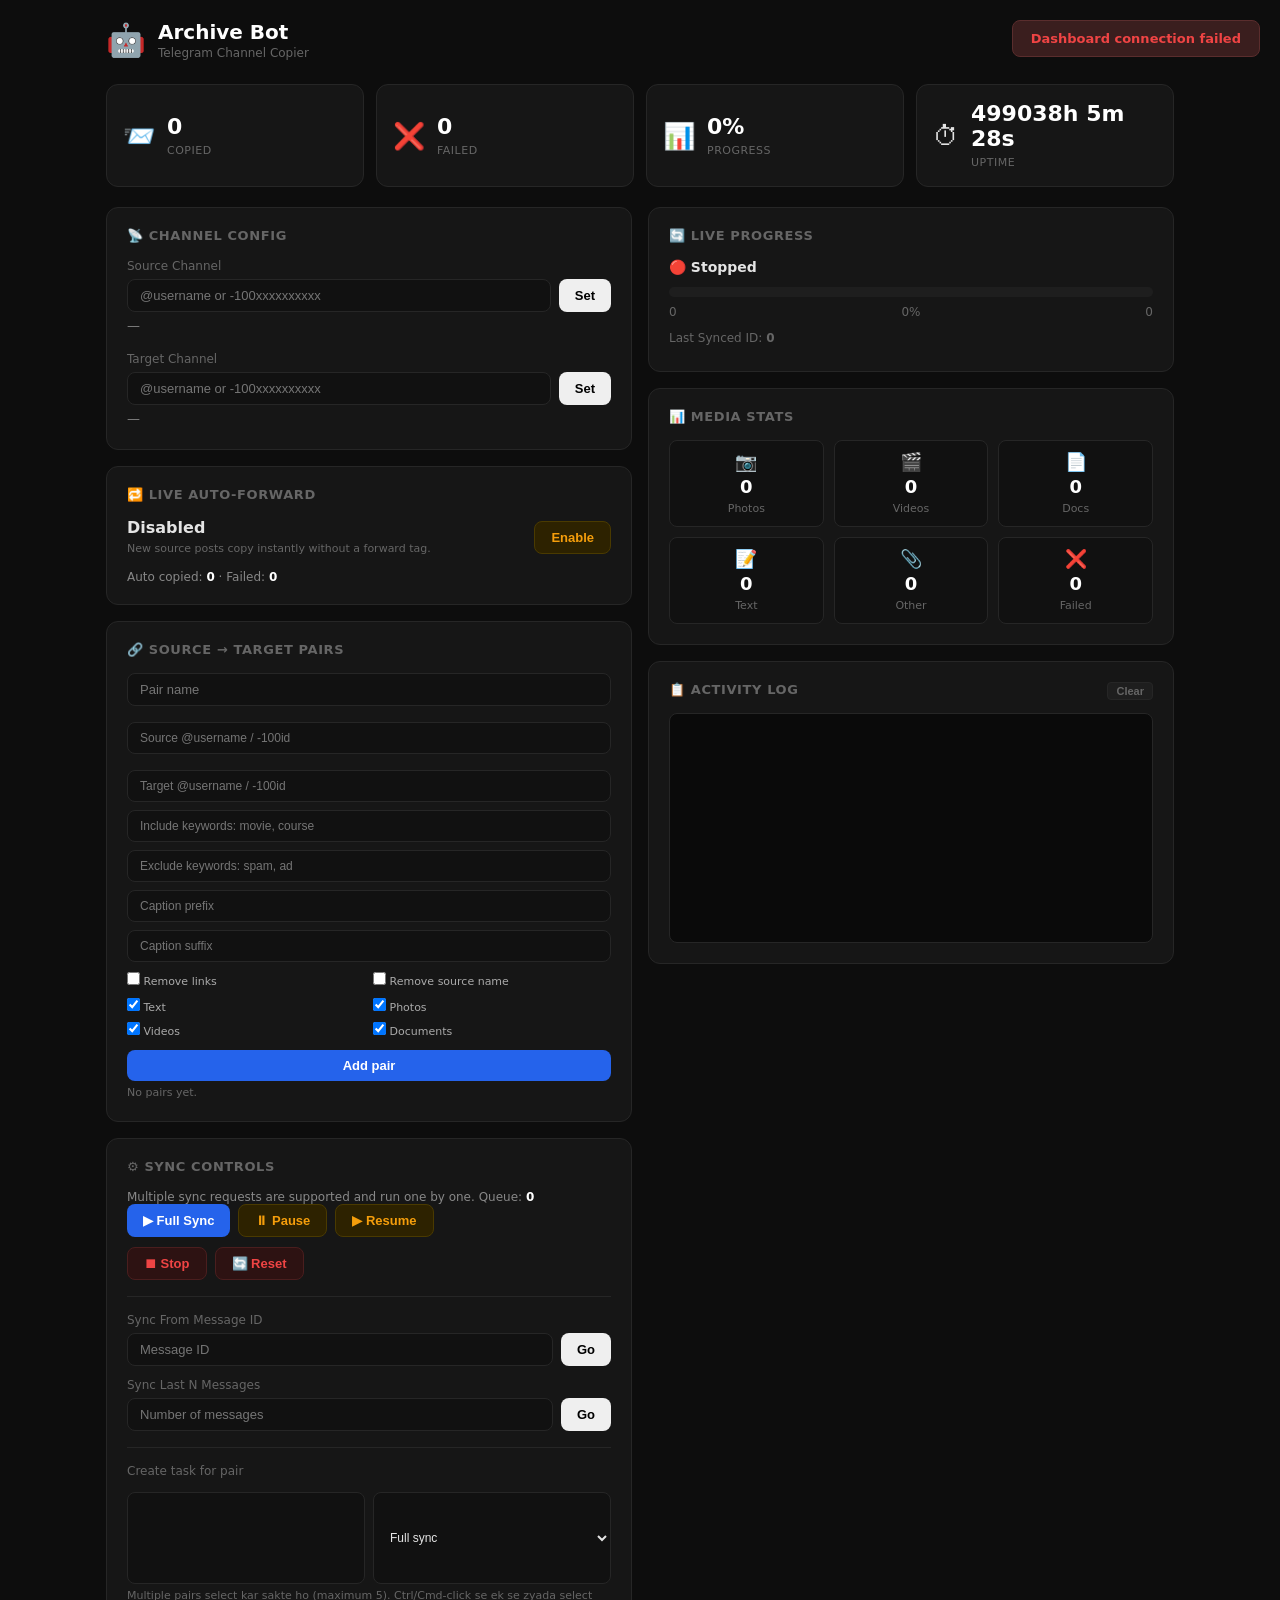
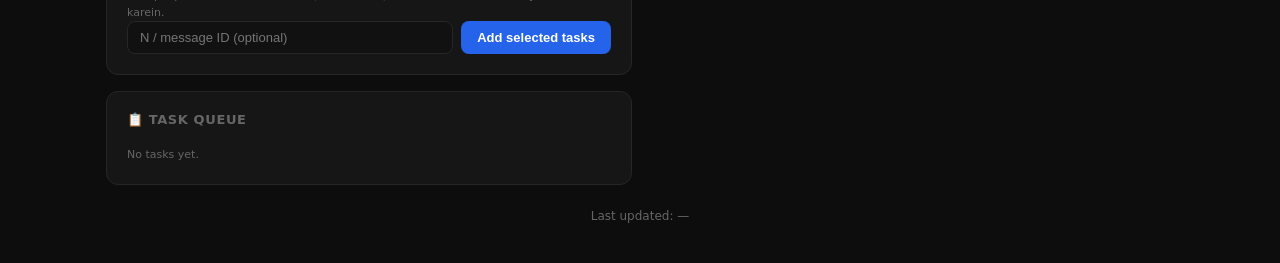
==== templates/index.html @ 135f2404 "Update main application logic and frontend components Replit-Commit-Author: Agent" ====
<!DOCTYPE html>
<html lang="en">
<head>
  <meta charset="UTF-8"/>
  <meta name="viewport" content="width=device-width,initial-scale=1"/>
  <title>Archive Bot Dashboard</title>
  <link rel="stylesheet" href="/static/style.css"/>
</head>
<body>

<div class="layout">

  <!-- HEADER -->
  <header>
    <div class="header-left">
      <span class="logo">🤖</span>
      <div>
        <h1>Archive Bot</h1>
        <span class="sub">Telegram Channel Copier</span>
      </div>
    </div>
    <div id="global-status" class="badge off">
      <span class="dot off"></span><span id="status-label">Offline</span>
    </div>
  </header>

  <!-- TOAST -->
  <div id="toast"></div>

  <!-- STAT CARDS -->
  <section class="cards">
    <div class="card">
      <div class="card-icon">📨</div>
      <div class="card-info">
        <span class="card-val" id="c-copied">0</span>
        <span class="card-lbl">Copied</span>
      </div>
    </div>
    <div class="card">
      <div class="card-icon">❌</div>
      <div class="card-info">
        <span class="card-val" id="c-failed">0</span>
        <span class="card-lbl">Failed</span>
      </div>
    </div>
    <div class="card">
      <div class="card-icon">📊</div>
      <div class="card-info">
        <span class="card-val" id="c-pct">0%</span>
        <span class="card-lbl">Progress</span>
      </div>
    </div>
    <div class="card">
      <div class="card-icon">⏱</div>
      <div class="card-info">
        <span class="card-val" id="c-uptime">0m 0s</span>
        <span class="card-lbl">Uptime</span>
      </div>
    </div>
  </section>

  <div class="main-grid">

    <!-- LEFT COLUMN -->
    <div class="col">

      <!-- CHANNEL CONFIG -->
      <div class="panel">
        <div class="panel-title">📡 Channel Config</div>
        <label class="field-label">Source Channel</label>
        <div class="input-row">
          <input id="src-input" type="text" placeholder="@username or -100xxxxxxxxxx"/>
          <button onclick="setChannel('source')">Set</button>
        </div>
        <div class="channel-name" id="src-name">—</div>

        <label class="field-label" style="margin-top:16px">Target Channel</label>
        <div class="input-row">
          <input id="tgt-input" type="text" placeholder="@username or -100xxxxxxxxxx"/>
          <button onclick="setChannel('target')">Set</button>
        </div>
        <div class="channel-name" id="tgt-name">—</div>
      </div>

      <div class="panel">
        <div class="panel-title">🔁 Live Auto-Forward</div>
        <div class="toggle-row">
          <div>
            <strong id="auto-label">Disabled</strong>
            <div class="hint">New source posts copy instantly without a forward tag.</div>
          </div>
          <button id="auto-toggle" class="btn-warn" onclick="toggleAutoForward()">Enable</button>
        </div>
        <div class="auto-stats">Auto copied: <strong id="auto-sent">0</strong> · Failed: <strong id="auto-failed">0</strong></div>
      </div>

      <div class="panel">
        <div class="panel-title">🔗 Source → Target Pairs</div>
        <div class="input-row"><input id="pair-name" placeholder="Pair name"/></div>
        <div class="input-row pair-input"><input id="pair-source" placeholder="Source @username / -100id"/></div>
        <div class="input-row pair-input"><input id="pair-target" placeholder="Target @username / -100id"/></div>
        <input id="pair-include" class="wide-input" placeholder="Include keywords: movie, course"/>
        <input id="pair-exclude" class="wide-input" placeholder="Exclude keywords: spam, ad"/>
        <input id="pair-prefix" class="wide-input" placeholder="Caption prefix"/>
        <input id="pair-suffix" class="wide-input" placeholder="Caption suffix"/>
        <div class="check-grid">
          <label><input id="pair-links" type="checkbox"/> Remove links</label>
          <label><input id="pair-source-name" type="checkbox"/> Remove source name</label>
        </div>
        <div class="type-grid">
          <label><input class="pair-type" type="checkbox" value="text" checked/> Text</label>
          <label><input class="pair-type" type="checkbox" value="photo" checked/> Photos</label>
          <label><input class="pair-type" type="checkbox" value="video" checked/> Videos</label>
          <label><input class="pair-type" type="checkbox" value="doc" checked/> Documents</label>
        </div>
        <button class="btn-primary full-btn" onclick="addPair()">Add pair</button>
        <div id="pair-list" class="task-list"><div class="hint">No pairs yet.</div></div>
      </div>

      <!-- SYNC CONTROLS -->
      <div class="panel">
        <div class="panel-title">⚙️ Sync Controls</div>
        <div class="queue-note">Multiple sync requests are supported and run one by one. Queue: <strong id="queue-size">0</strong></div>

        <div class="btn-group">
          <button class="btn-primary" onclick="syncAction('sync')">▶ Full Sync</button>
          <button class="btn-warn" onclick="syncAction('pause')">⏸ Pause</button>
          <button class="btn-warn" onclick="syncAction('resume')">▶ Resume</button>
        </div>
        <div class="btn-group" style="margin-top:10px">
          <button class="btn-danger" onclick="syncAction('stop')">⏹ Stop</button>
          <button class="btn-danger" onclick="resetBot()">🔄 Reset</button>
        </div>

        <div class="divider"></div>

        <label class="field-label">Sync From Message ID</label>
        <div class="input-row">
          <input id="syncfrom-input" type="number" placeholder="Message ID"/>
          <button onclick="syncFrom()">Go</button>
        </div>

        <label class="field-label" style="margin-top:12px">Sync Last N Messages</label>
        <div class="input-row">
          <input id="synclast-input" type="number" placeholder="Number of messages"/>
          <button onclick="syncLast()">Go</button>
        </div>
        <div class="divider"></div>
        <label class="field-label">Create task for pair</label>
          <div class="input-row">
           <select id="task-pair" multiple size="4" aria-label="Select one or more pairs"></select>
          <select id="task-mode"><option value="full">Full sync</option><option value="last">Last N</option><option value="from_id">From ID</option></select>
        </div>
         <div class="hint">Multiple pairs select kar sakte ho (maximum 5). Ctrl/Cmd-click se ek se zyada select karein.</div>
        <div class="input-row">
          <input id="task-limit" type="number" placeholder="N / message ID (optional)"/>
           <button class="btn-primary" onclick="createTask()">Add selected tasks</button>
        </div>
      </div>

      <div class="panel">
        <div class="panel-title">📋 Task Queue</div>
        <div id="task-list" class="task-list"><div class="hint">No tasks yet.</div></div>
      </div>

    </div>

    <!-- RIGHT COLUMN -->
    <div class="col">

      <!-- PROGRESS -->
      <div class="panel">
        <div class="panel-title">🔄 Live Progress</div>
        <div id="sync-status-text" class="sync-status-text">🔴 Stopped</div>
        <div class="progress-wrap">
          <div class="progress-bar" id="progress-bar" style="width:0%"></div>
        </div>
        <div class="progress-labels">
          <span id="prog-cur">0</span>
          <span id="prog-pct">0%</span>
          <span id="prog-tot">0</span>
        </div>
        <div class="field-label" style="margin-top:12px">Last Synced ID: <strong id="last-id">0</strong></div>

        <!-- LIVE TRANSFER CARD -->
        <div id="transfer-card" class="xfer-card" style="display:none">
          <div class="xfer-header">
            <span id="xfer-phase" class="xfer-phase">Downloading</span>
            <span id="xfer-speed" class="xfer-speed">⚡ —</span>
          </div>
          <div class="xfer-file" id="xfer-file">—</div>
          <div class="xfer-bar-wrap">
            <div class="xfer-bar-fill" id="xfer-bar" style="width:0%"></div>
          </div>
          <div class="xfer-meta">
            <span id="xfer-size">0 / 0 MB</span>
            <span id="xfer-pct">0%</span>
          </div>
        </div>
      </div>

      <!-- MEDIA STATS -->
      <div class="panel">
        <div class="panel-title">📊 Media Stats</div>
        <div class="stats-grid">
          <div class="stat-item"><span class="stat-icon">📷</span><span class="stat-val" id="s-photo">0</span><span class="stat-lbl">Photos</span></div>
          <div class="stat-item"><span class="stat-icon">🎬</span><span class="stat-val" id="s-video">0</span><span class="stat-lbl">Videos</span></div>
          <div class="stat-item"><span class="stat-icon">📄</span><span class="stat-val" id="s-doc">0</span><span class="stat-lbl">Docs</span></div>
          <div class="stat-item"><span class="stat-icon">📝</span><span class="stat-val" id="s-text">0</span><span class="stat-lbl">Text</span></div>
          <div class="stat-item"><span class="stat-icon">📎</span><span class="stat-val" id="s-other">0</span><span class="stat-lbl">Other</span></div>
          <div class="stat-item"><span class="stat-icon">❌</span><span class="stat-val" id="s-failed">0</span><span class="stat-lbl">Failed</span></div>
        </div>
      </div>

      <!-- ACTIVITY LOG -->
      <div class="panel">
        <div class="panel-title">📋 Activity Log <button class="log-clear" onclick="clearLog()">Clear</button></div>
        <div id="log-box"></div>
      </div>

    </div>
  </div>

  <footer>Last updated: <span id="last-updated">—</span></footer>
</div>

<script src="/static/script.js"></script>
</body>
</html>
---- static/style.css ----
*, *::before, *::after { margin: 0; padding: 0; box-sizing: border-box; }

:root {
  --bg:       #0d0d0d;
  --surface:  #161616;
  --border:   #262626;
  --text:     #e4e4e4;
  --muted:    #666;
  --accent:   #2563eb;
  --accent-h: #1d4ed8;
  --green:    #22c55e;
  --red:      #ef4444;
  --yellow:   #f59e0b;
  --radius:   12px;
}

body {
  font-family: 'Segoe UI', system-ui, sans-serif;
  background: var(--bg);
  color: var(--text);
  min-height: 100vh;
}

.layout {
  max-width: 1100px;
  margin: 0 auto;
  padding: 20px 16px 40px;
}

/* HEADER */
header {
  display: flex;
  align-items: center;
  justify-content: space-between;
  margin-bottom: 24px;
}
.header-left { display: flex; align-items: center; gap: 12px; }
.logo { font-size: 32px; }
h1 { font-size: 20px; font-weight: 700; color: #fff; }
.sub { font-size: 12px; color: var(--muted); display: block; margin-top: 2px; }

/* BADGE */
.badge {
  display: inline-flex; align-items: center; gap: 6px;
  padding: 5px 14px; border-radius: 999px; font-size: 13px; font-weight: 600;
}
.badge.on  { background: #0d2e1a; color: var(--green); }
.badge.off { background: #2a1212; color: var(--red); }
.dot { width: 8px; height: 8px; border-radius: 50%; }
.dot.on  { background: var(--green); animation: pulse 1.5s infinite; }
.dot.off { background: var(--red); }
@keyframes pulse { 0%,100%{opacity:1} 50%{opacity:.35} }

/* TOAST */
#toast {
  position: fixed; top: 20px; right: 20px; z-index: 999;
  padding: 10px 18px; border-radius: 8px; font-size: 13px; font-weight: 600;
  opacity: 0; transition: opacity .3s; pointer-events: none;
  background: #1e3a1e; color: var(--green); border: 1px solid #2d5a2d;
}
#toast.show { opacity: 1; }
#toast.err  { background: #3a1e1e; color: var(--red); border-color: #5a2d2d; }

/* STAT CARDS */
.cards {
  display: grid;
  grid-template-columns: repeat(4, 1fr);
  gap: 12px;
  margin-bottom: 20px;
}
@media(max-width:700px){ .cards { grid-template-columns: repeat(2,1fr); } }

.card {
  background: var(--surface);
  border: 1px solid var(--border);
  border-radius: var(--radius);
  padding: 16px;
  display: flex; align-items: center; gap: 12px;
}
.card-icon { font-size: 26px; }
.card-val  { font-size: 22px; font-weight: 700; color: #fff; display: block; }
.card-lbl  { font-size: 11px; color: var(--muted); text-transform: uppercase; letter-spacing: .5px; }

/* MAIN GRID */
.main-grid {
  display: grid;
  grid-template-columns: 1fr 1fr;
  gap: 16px;
}
@media(max-width:800px){ .main-grid { grid-template-columns: 1fr; } }

.col { display: flex; flex-direction: column; gap: 16px; }

/* PANEL */
.panel {
  background: var(--surface);
  border: 1px solid var(--border);
  border-radius: var(--radius);
  padding: 20px;
}
.panel-title {
  font-size: 13px; font-weight: 700; color: var(--muted);
  text-transform: uppercase; letter-spacing: .6px; margin-bottom: 16px;
}

/* INPUTS */
.field-label { font-size: 12px; color: var(--muted); display: block; margin-bottom: 6px; }
.input-row { display: flex; gap: 8px; }
.input-row input, input[type=text], input[type=number] {
  flex: 1; background: #111; border: 1px solid var(--border);
  border-radius: 8px; padding: 8px 12px; color: var(--text);
  font-size: 13px; outline: none; transition: border .2s;
}
.input-row input:focus { border-color: var(--accent); }
.channel-name { font-size: 13px; color: #888; margin-top: 6px; min-height: 18px; }
.pair-input { margin-top:8px; }
.wide-input, .pair-input input, select { width:100%; margin-top:8px; background:#111; border:1px solid var(--border); border-radius:8px; padding:8px 12px; color:var(--text); font-size:12px; }
select[multiple] { min-height: 92px; }
.check-grid, .type-grid { display:grid; grid-template-columns:1fr 1fr; gap:8px; margin-top:10px; color:#aaa; font-size:11px; }
.full-btn { width:100%; margin-top:12px; }
.mini-danger, .mini-btn { padding:3px 7px; margin-top:7px; font-size:10px; }
.mini-danger { background:#2d1212; color:var(--red); }
.mini-btn { background:#0e1a2b; color:#60a5fa; }
.toggle-row { display:flex; align-items:center; justify-content:space-between; gap:12px; }
.hint { color:var(--muted); font-size:11px; line-height:1.5; margin-top:4px; }
.auto-stats, .queue-note { color:#888; font-size:12px; margin-top:12px; }
.auto-stats strong, .queue-note strong { color:#fff; }

/* BUTTONS */
button {
  padding: 8px 16px; border: none; border-radius: 8px;
  font-size: 13px; font-weight: 600; cursor: pointer; transition: background .15s, opacity .15s;
}
button:disabled { opacity: .4; cursor: not-allowed; }

.btn-primary { background: var(--accent); color: #fff; }
.btn-primary:hover:not(:disabled) { background: var(--accent-h); }
.btn-warn { background: #2d2200; color: var(--yellow); border: 1px solid #4a3a00; }
.btn-warn:hover:not(:disabled) { background: #3d3000; }
.btn-danger { background: #2d1212; color: var(--red); border: 1px solid #4a1e1e; }
.btn-danger:hover:not(:disabled) { background: #3d1818; }

.btn-group { display: flex; gap: 8px; flex-wrap: wrap; }
.divider { border-top: 1px solid var(--border); margin: 16px 0; }
.task-list { display:flex; flex-direction:column; gap:8px; max-height:260px; overflow:auto; }
.task-item { background:#111; border:1px solid var(--border); border-radius:8px; padding:9px 10px; font-size:12px; }
.task-route { color:#bbb; overflow:hidden; text-overflow:ellipsis; white-space:nowrap; margin-top:4px; }
.task-mode { color:var(--muted); font-size:10px; text-transform:uppercase; margin-top:3px; }
.task-status { float:right; border-radius:999px; padding:2px 7px; font-size:10px; text-transform:uppercase; }
.task-status.queued { color:var(--yellow); background:#2d2200; }
.task-status.running { color:#60a5fa; background:#0e1a2b; }
.task-status.done { color:var(--green); background:#0d2e1a; }
.task-status.failed { color:var(--red); background:#2a1212; }

.log-clear {
  float: right; padding: 2px 8px; font-size: 11px;
  background: #1e1e1e; color: var(--muted); border: 1px solid var(--border);
  border-radius: 4px;
}

/* PROGRESS */
.sync-status-text { font-size: 14px; font-weight: 600; margin-bottom: 12px; }
.progress-wrap {
  background: #1e1e1e; border-radius: 999px; height: 10px;
  overflow: hidden; margin-bottom: 8px;
}
.progress-bar {
  height: 100%; background: var(--accent);
  border-radius: 999px; transition: width .4s;
}
.progress-labels {
  display: flex; justify-content: space-between; font-size: 12px; color: var(--muted);
}

/* STATS GRID */
.stats-grid {
  display: grid; grid-template-columns: repeat(3, 1fr); gap: 10px;
}
.stat-item {
  background: #111; border: 1px solid var(--border);
  border-radius: 8px; padding: 10px; text-align: center;
}
.stat-icon { font-size: 18px; display: block; margin-bottom: 4px; }
.stat-val  { font-size: 18px; font-weight: 700; color: #fff; display: block; }
.stat-lbl  { font-size: 11px; color: var(--muted); }

/* LIVE TRANSFER CARD */
.xfer-card {
  margin-top: 16px; background: #0e1a2b; border: 1px solid #1e3a5f;
  border-radius: 10px; padding: 14px;
}
.xfer-header { display: flex; justify-content: space-between; align-items: center; margin-bottom: 6px; }
.xfer-phase  { font-size: 11px; font-weight: 700; text-transform: uppercase;
               letter-spacing: .5px; color: #60a5fa; }
.xfer-speed  { font-size: 12px; font-weight: 700; color: var(--green); }
.xfer-file   { font-size: 13px; color: #e2e8f0; font-weight: 600;
               white-space: nowrap; overflow: hidden; text-overflow: ellipsis;
               margin-bottom: 8px; }
.xfer-bar-wrap {
  background: #1e2d3d; border-radius: 999px; height: 8px; overflow: hidden; margin-bottom: 6px;
}
.xfer-bar-fill { height: 100%; background: #3b82f6; border-radius: 999px; transition: width .3s; }
.xfer-meta { display: flex; justify-content: space-between; font-size: 11px; color: var(--muted); }

/* LOG */
#log-box {
  background: #0a0a0a; border: 1px solid var(--border); border-radius: 8px;
  padding: 10px; height: 230px; overflow-y: auto; font-size: 12px;
  font-family: 'Courier New', monospace; color: #aaa;
  display: flex; flex-direction: column; gap: 1px;
}
.log-line { padding: 2px 4px; border-radius: 3px; }
.log-line.dl    { color: #60a5fa; }
.log-line.ul    { color: #34d399; }
.log-line.ok    { color: #86efac; }
.log-line.err   { color: #f87171; background: #1f0a0a; }
.log-line.warn  { color: var(--yellow); }
.log-line.done  { color: #a78bfa; font-weight: 700; }
.log-line.start { color: #fb923c; font-weight: 700; }

/* FOOTER */
footer {
  text-align: center; font-size: 12px; color: var(--muted); margin-top: 24px;
}
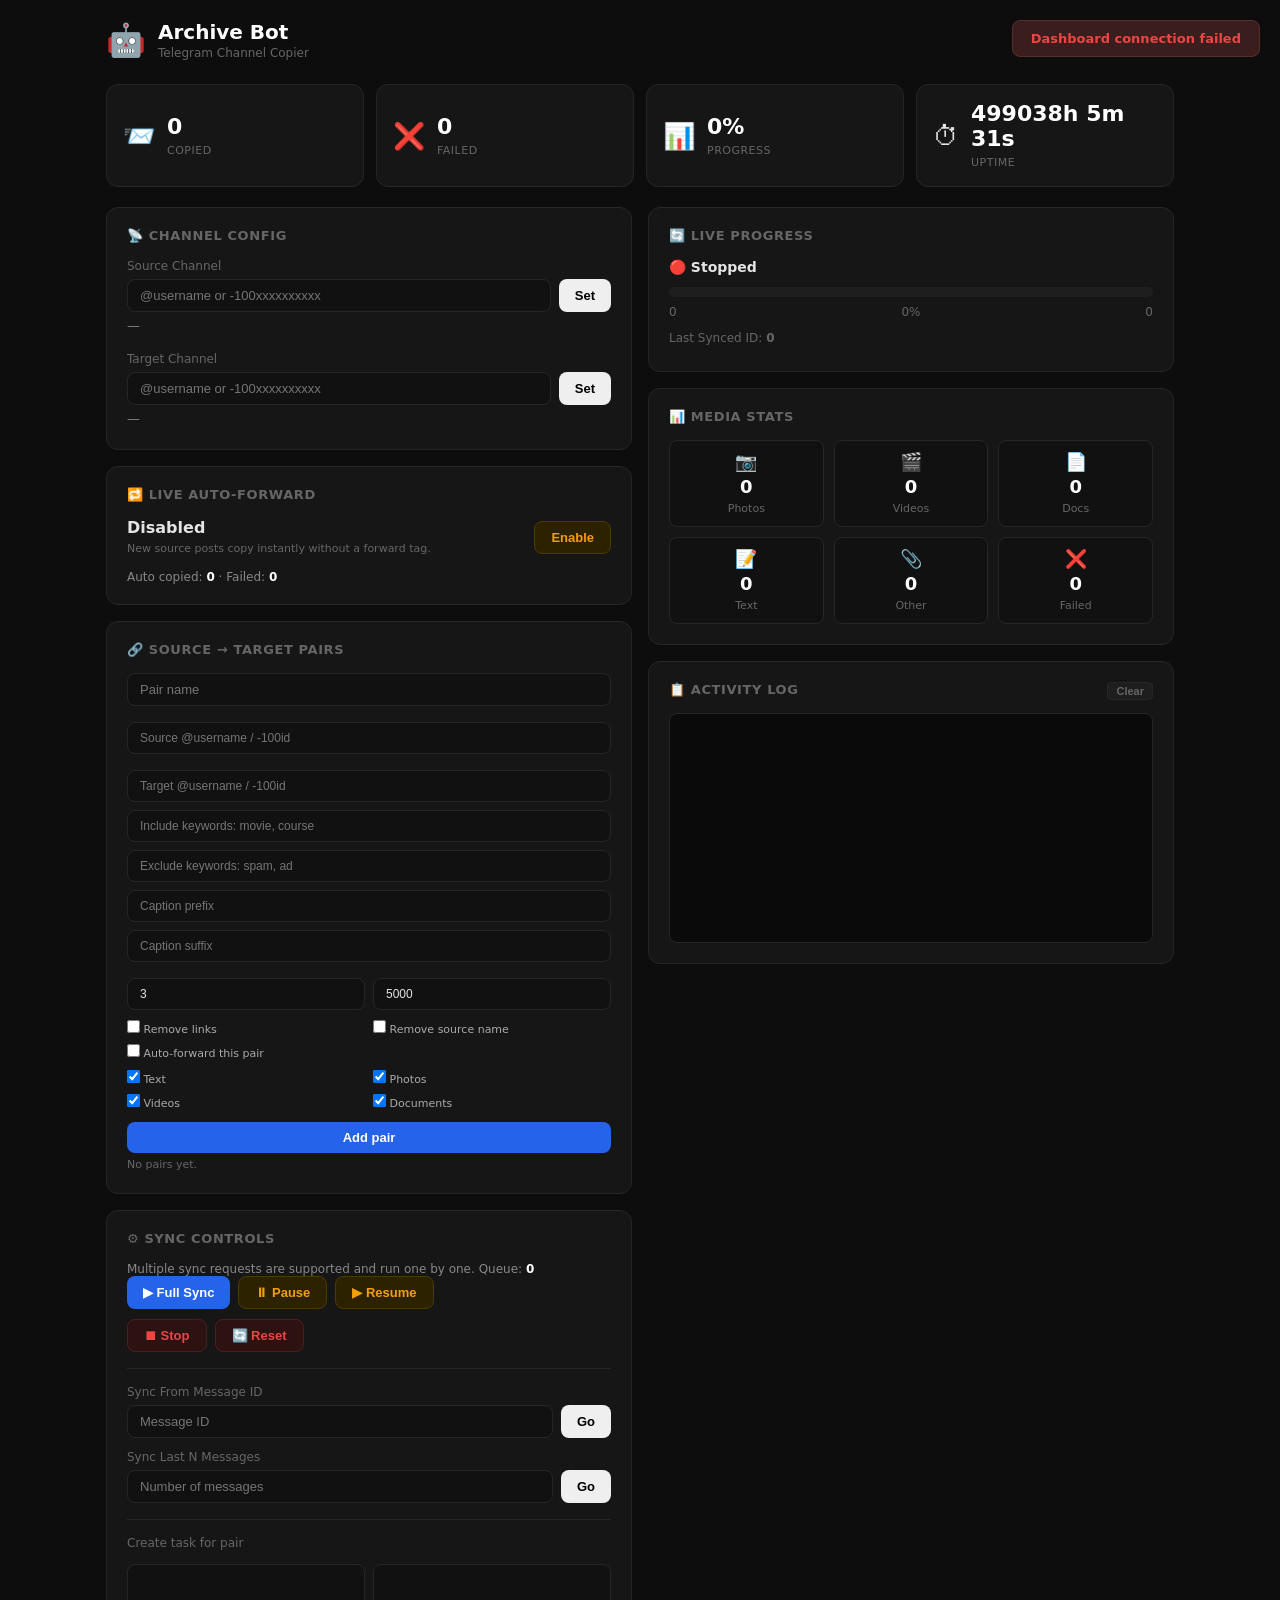
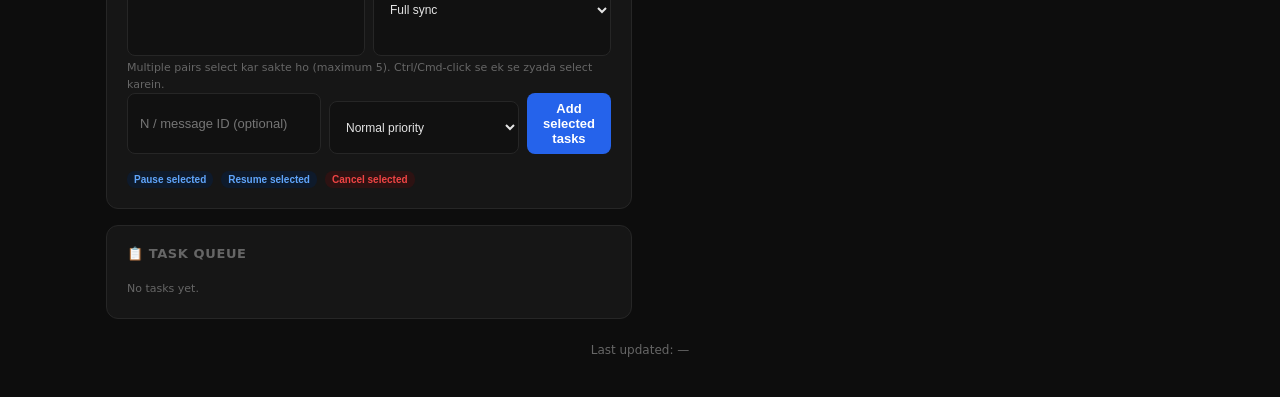
==== commit bab7d695: "Implement comprehensive UI and backend updates for the index page Replit-Commit-Author: Agent" ====
--- a/templates/index.html
+++ b/templates/index.html
@@ -103,9 +103,14 @@
         <input id="pair-exclude" class="wide-input" placeholder="Exclude keywords: spam, ad"/>
         <input id="pair-prefix" class="wide-input" placeholder="Caption prefix"/>
         <input id="pair-suffix" class="wide-input" placeholder="Caption suffix"/>
+        <div class="input-row pair-input">
+          <input id="pair-rate" type="number" min="3" max="300" step="1" value="3" placeholder="Rate delay (seconds)"/>
+          <input id="pair-max" type="number" min="1" max="5000" step="1" value="5000" placeholder="Max messages/run"/>
+        </div>
         <div class="check-grid">
           <label><input id="pair-links" type="checkbox"/> Remove links</label>
           <label><input id="pair-source-name" type="checkbox"/> Remove source name</label>
+          <label><input id="pair-auto" type="checkbox"/> Auto-forward this pair</label>
         </div>
         <div class="type-grid">
           <label><input class="pair-type" type="checkbox" value="text" checked/> Text</label>
@@ -154,8 +159,14 @@
          <div class="hint">Multiple pairs select kar sakte ho (maximum 5). Ctrl/Cmd-click se ek se zyada select karein.</div>
         <div class="input-row">
           <input id="task-limit" type="number" placeholder="N / message ID (optional)"/>
+           <select id="task-priority" aria-label="Task priority"><option value="normal">Normal priority</option><option value="high">High priority</option><option value="low">Low priority</option></select>
            <button class="btn-primary" onclick="createTask()">Add selected tasks</button>
         </div>
+         <div class="btn-group task-bulk-controls">
+           <button class="mini-btn" onclick="bulkTasks('pause')">Pause selected</button>
+           <button class="mini-btn" onclick="bulkTasks('resume')">Resume selected</button>
+           <button class="mini-danger" onclick="bulkTasks('cancel')">Cancel selected</button>
+         </div>
       </div>
 
       <div class="panel">
--- a/static/style.css
+++ b/static/style.css
@@ -144,6 +144,8 @@
 .divider { border-top: 1px solid var(--border); margin: 16px 0; }
 .task-list { display:flex; flex-direction:column; gap:8px; max-height:260px; overflow:auto; }
 .task-item { background:#111; border:1px solid var(--border); border-radius:8px; padding:9px 10px; font-size:12px; }
+.task-select { margin-right:7px; accent-color:var(--accent); vertical-align:middle; }
+.task-bulk-controls { margin-top:10px; }
 .task-route { color:#bbb; overflow:hidden; text-overflow:ellipsis; white-space:nowrap; margin-top:4px; }
 .task-mode { color:var(--muted); font-size:10px; text-transform:uppercase; margin-top:3px; }
 .task-status { float:right; border-radius:999px; padding:2px 7px; font-size:10px; text-transform:uppercase; }
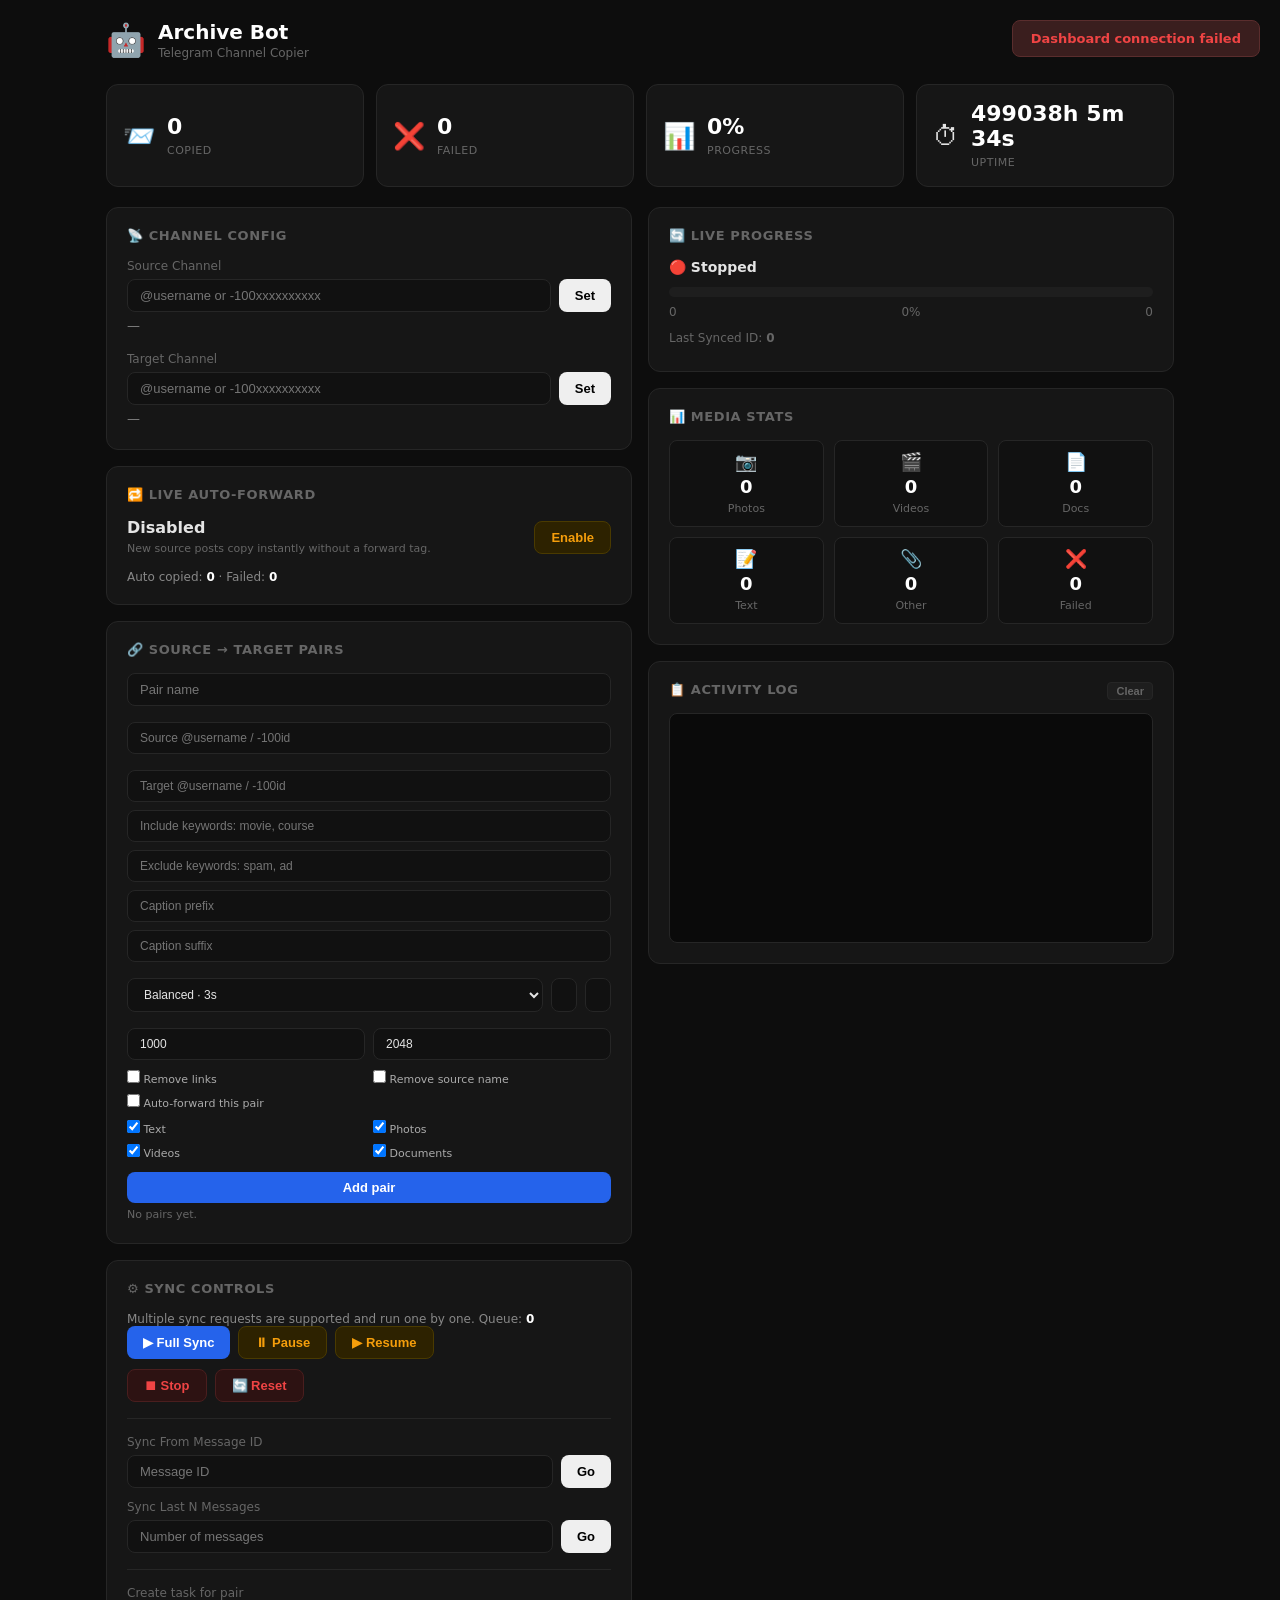
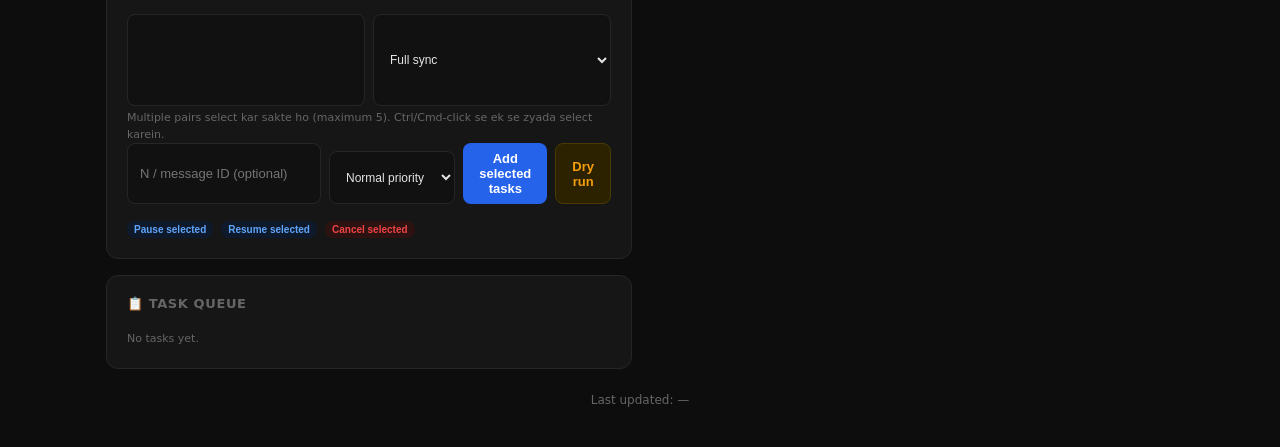
==== commit fc830991: "Implement core feature logic and update frontend scripts Replit-Commit-Author: Agent" ====
--- a/templates/index.html
+++ b/templates/index.html
@@ -104,8 +104,13 @@
         <input id="pair-prefix" class="wide-input" placeholder="Caption prefix"/>
         <input id="pair-suffix" class="wide-input" placeholder="Caption suffix"/>
         <div class="input-row pair-input">
+          <select id="pair-profile" aria-label="Rate limit profile"><option value="balanced">Balanced · 3s</option><option value="very_safe">Very Safe · 5s</option><option value="slow">Slow · 10s</option></select>
           <input id="pair-rate" type="number" min="3" max="300" step="1" value="3" placeholder="Rate delay (seconds)"/>
           <input id="pair-max" type="number" min="1" max="5000" step="1" value="5000" placeholder="Max messages/run"/>
+        </div>
+        <div class="input-row pair-input">
+          <input id="pair-daily-msg" type="number" min="1" max="5000" value="1000" placeholder="Daily message limit"/>
+          <input id="pair-daily-mb" type="number" min="1" max="102400" value="2048" placeholder="Daily media limit (MB)"/>
         </div>
         <div class="check-grid">
           <label><input id="pair-links" type="checkbox"/> Remove links</label>
@@ -161,7 +166,9 @@
           <input id="task-limit" type="number" placeholder="N / message ID (optional)"/>
            <select id="task-priority" aria-label="Task priority"><option value="normal">Normal priority</option><option value="high">High priority</option><option value="low">Low priority</option></select>
            <button class="btn-primary" onclick="createTask()">Add selected tasks</button>
-        </div>
+           <button class="btn-warn" onclick="dryRunTasks()">Dry run</button>
+        </div>
+         <div id="dry-run-result" class="hint"></div>
          <div class="btn-group task-bulk-controls">
            <button class="mini-btn" onclick="bulkTasks('pause')">Pause selected</button>
            <button class="mini-btn" onclick="bulkTasks('resume')">Resume selected</button>
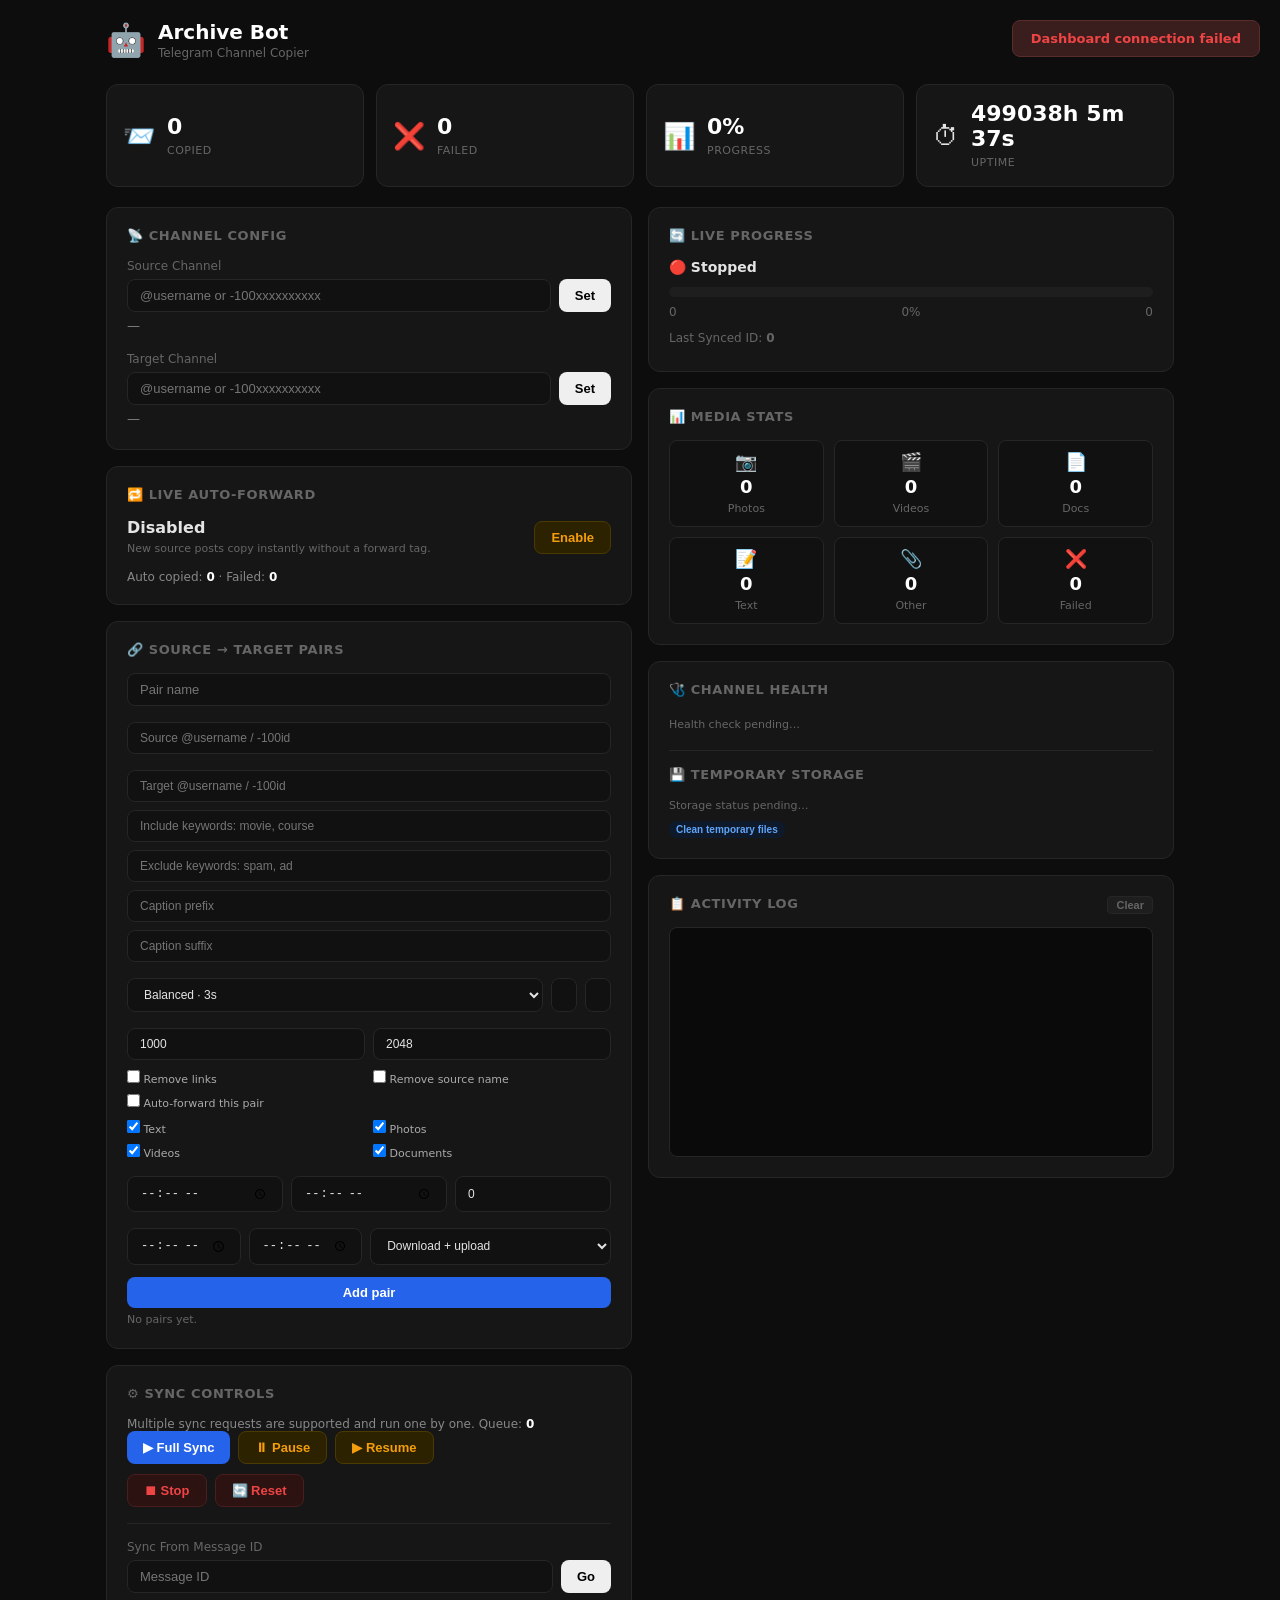
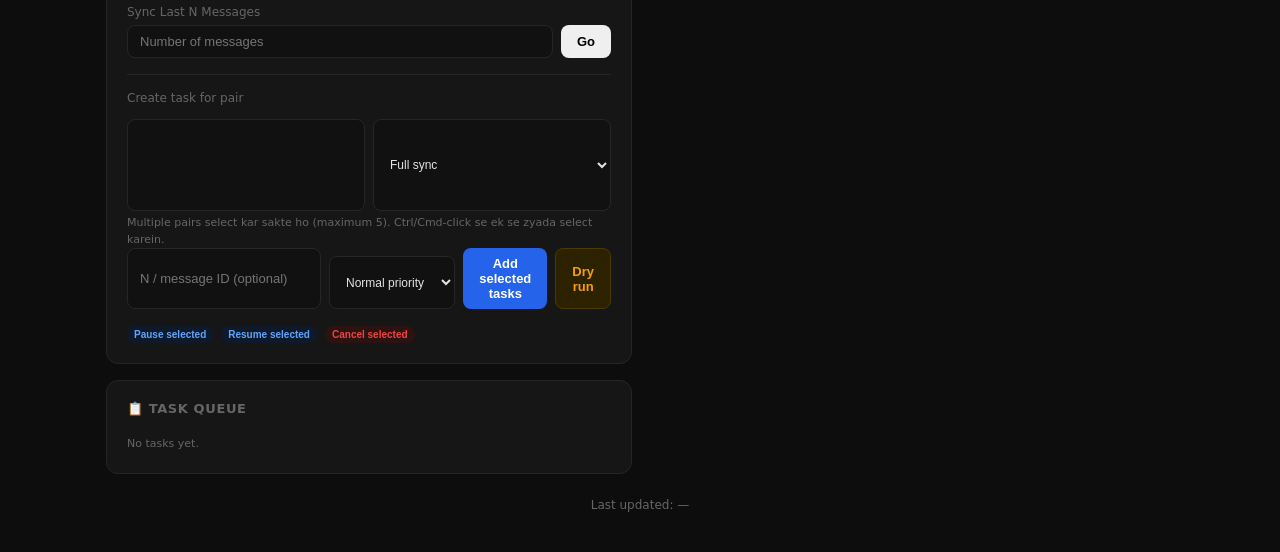
==== commit 7f6c9a80: "Update core application logic and refresh script metadata Replit-Commit-Author: Agent" ====
--- a/templates/index.html
+++ b/templates/index.html
@@ -123,6 +123,16 @@
           <label><input class="pair-type" type="checkbox" value="video" checked/> Videos</label>
           <label><input class="pair-type" type="checkbox" value="doc" checked/> Documents</label>
         </div>
+        <div class="input-row pair-input">
+          <input id="pair-schedule-start" type="time" title="Schedule start"/>
+          <input id="pair-schedule-end" type="time" title="Schedule end"/>
+          <input id="pair-hourly" type="number" min="0" max="10000" value="0" title="Maximum posts per hour" placeholder="Posts/hour (0=off)"/>
+        </div>
+        <div class="input-row pair-input">
+          <input id="pair-quiet-start" type="time" title="Quiet hours start"/>
+          <input id="pair-quiet-end" type="time" title="Quiet hours end"/>
+          <select id="pair-protected" title="Protected-content behavior"><option value="download">Download + upload</option><option value="skip">Skip protected content</option></select>
+        </div>
         <button class="btn-primary full-btn" onclick="addPair()">Add pair</button>
         <div id="pair-list" class="task-list"><div class="hint">No pairs yet.</div></div>
       </div>
@@ -230,6 +240,15 @@
         </div>
       </div>
 
+      <div class="panel">
+        <div class="panel-title">🩺 Channel Health</div>
+        <div id="health-list" class="task-list"><div class="hint">Health check pending…</div></div>
+        <div class="divider"></div>
+        <div class="panel-title">💾 Temporary Storage</div>
+        <div id="storage-status" class="hint">Storage status pending…</div>
+        <button class="mini-btn" onclick="cleanupStorage()">Clean temporary files</button>
+      </div>
+
       <!-- ACTIVITY LOG -->
       <div class="panel">
         <div class="panel-title">📋 Activity Log <button class="log-clear" onclick="clearLog()">Clear</button></div>
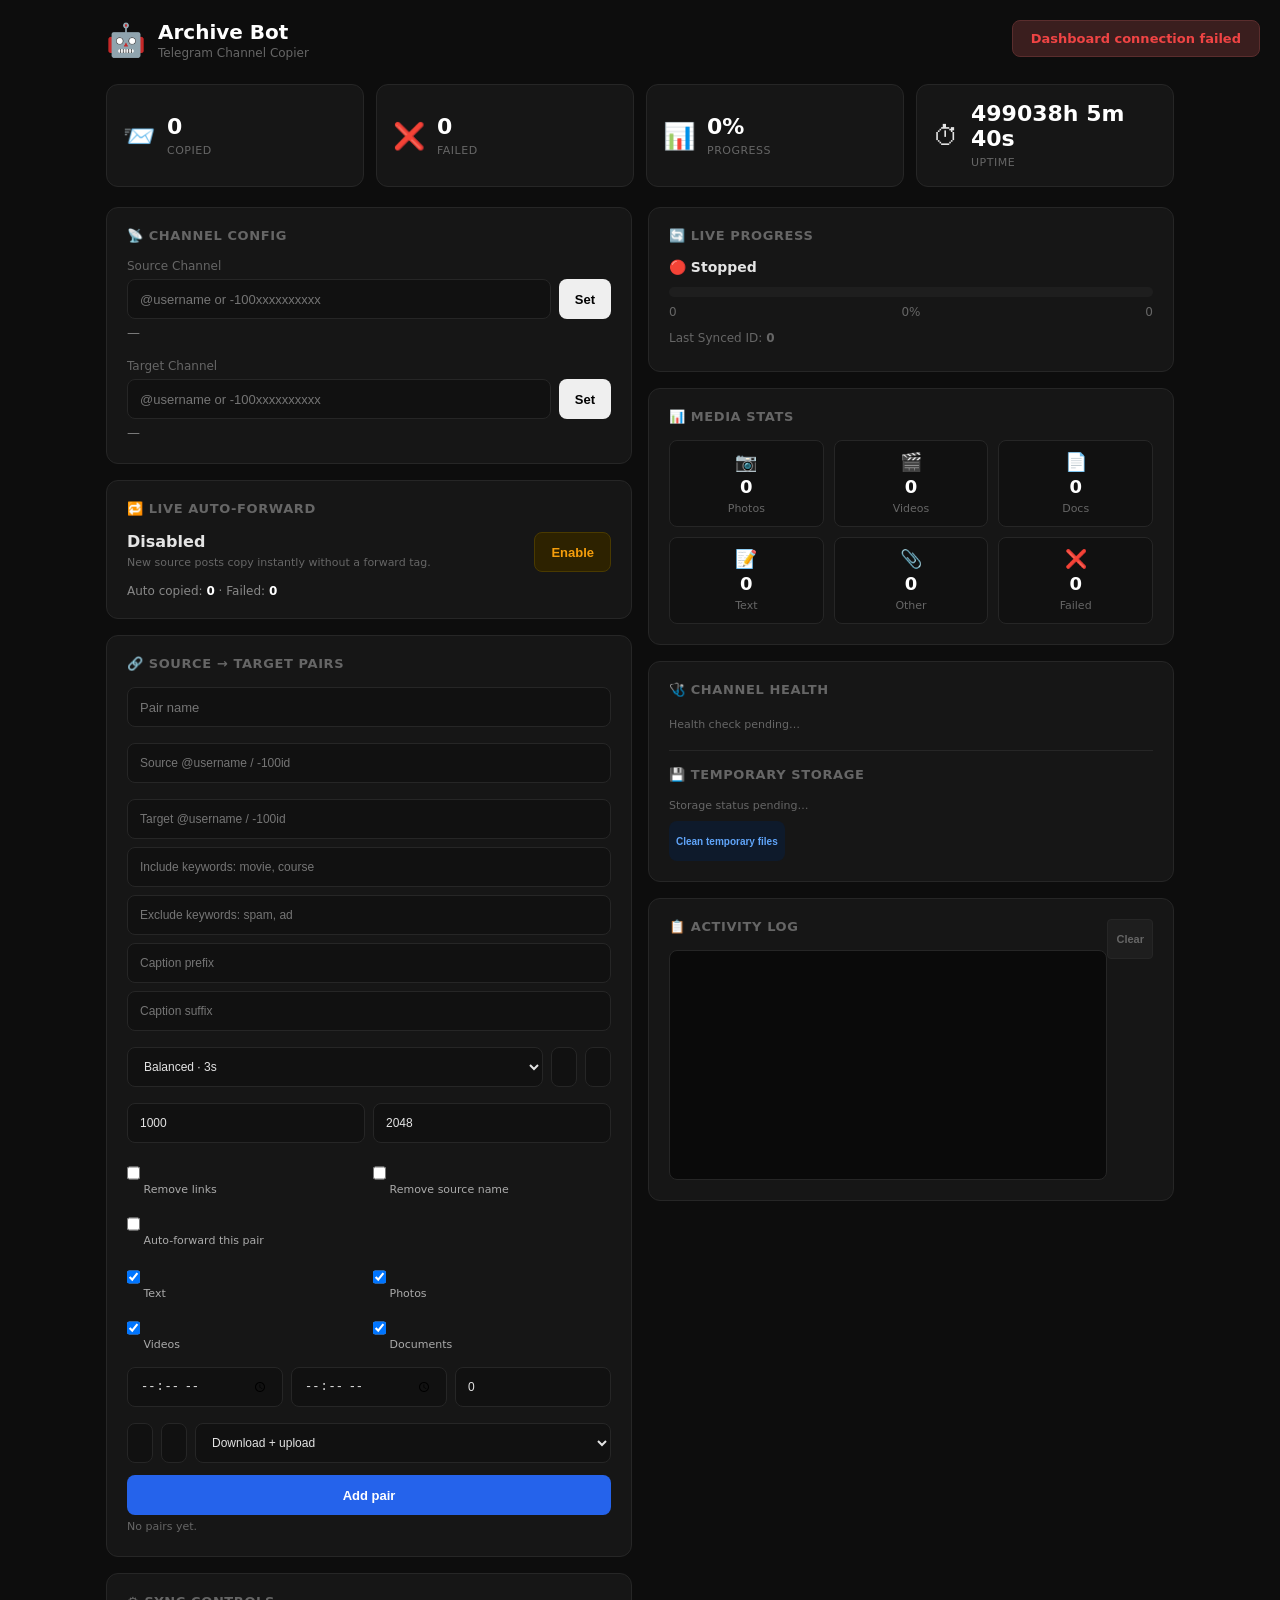
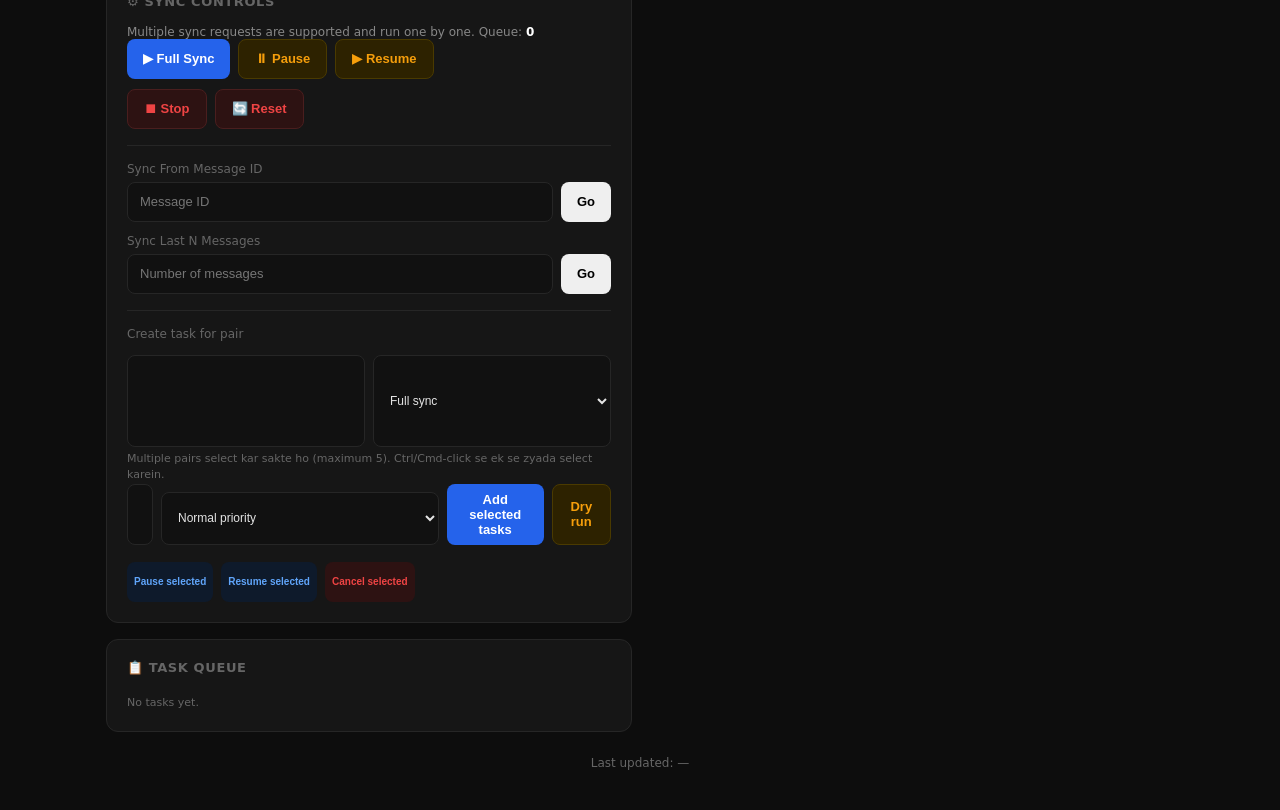
==== commit 843b48cf: "Update site styles and template link Replit-Commit-Author: Agent" ====
--- a/templates/index.html
+++ b/templates/index.html
@@ -4,6 +4,7 @@
   <meta charset="UTF-8"/>
   <meta name="viewport" content="width=device-width,initial-scale=1"/>
   <title>Archive Bot Dashboard</title>
+  <meta name="description" content="Monitor Telegram channel sync, duplicate protection, channel health, and temporary storage safely."/>
   <link rel="stylesheet" href="/static/style.css"/>
 </head>
 <body>
--- a/static/style.css
+++ b/static/style.css
@@ -224,3 +224,59 @@
 footer {
   text-align: center; font-size: 12px; color: var(--muted); margin-top: 24px;
 }
+
+/* Responsive polish: controls remain usable on touch screens and narrow
+   proxied previews without horizontal scrolling. */
+html { overflow-x: hidden; }
+button, input, select { min-height: 40px; }
+button { touch-action: manipulation; }
+.panel, .card, .task-item { min-width: 0; }
+.input-row > *, .btn-group > * { min-width: 0; }
+
+@media (max-width: 1024px) {
+  .layout { max-width: 960px; padding: 18px 14px 32px; }
+  .panel { padding: 16px; }
+  .main-grid { gap: 12px; }
+  .pair-input { display: grid; grid-template-columns: repeat(3, minmax(0, 1fr)); }
+  .pair-input > * { width: 100%; }
+}
+
+@media (max-width: 700px) {
+  .layout { padding: 14px 10px 28px; }
+  header { align-items: flex-start; margin-bottom: 16px; }
+  .logo { font-size: 27px; }
+  h1 { font-size: 18px; }
+  .badge { padding: 5px 9px; font-size: 11px; }
+  .cards { gap: 8px; margin-bottom: 12px; }
+  .card { padding: 12px 10px; gap: 8px; }
+  .card-icon { font-size: 21px; }
+  .card-val { font-size: 19px; }
+  .card-lbl { font-size: 9px; }
+  .main-grid { display: flex; flex-direction: column; gap: 12px; }
+  .col { gap: 12px; }
+  .panel { padding: 14px; border-radius: 10px; }
+  .panel-title { margin-bottom: 12px; font-size: 11px; }
+  .input-row, .toggle-row { flex-wrap: wrap; }
+  .input-row > input, .input-row > select { flex: 1 1 100%; }
+  .input-row > button { flex: 1 1 auto; }
+  .pair-input { display: grid; grid-template-columns: 1fr 1fr; }
+  .pair-input > *:last-child { grid-column: 1 / -1; }
+  .check-grid, .type-grid { grid-template-columns: 1fr 1fr; }
+  .btn-group { display: grid; grid-template-columns: 1fr 1fr; }
+  .btn-group > button { width: 100%; }
+  .task-bulk-controls { display: flex; grid-template-columns: none; }
+  .task-bulk-controls > button { flex: 1; padding: 8px 5px; font-size: 10px; }
+  .task-list { max-height: 300px; }
+  #log-box { height: 190px; font-size: 10px; }
+  .stats-grid { gap: 7px; }
+  .stat-item { padding: 8px 4px; }
+  .xfer-meta { font-size: 10px; }
+}
+
+@media (max-width: 380px) {
+  .cards { grid-template-columns: 1fr 1fr; }
+  .card-icon { display: none; }
+  .pair-input, .check-grid, .type-grid { grid-template-columns: 1fr; }
+  .pair-input > *:last-child { grid-column: auto; }
+  .btn-group { grid-template-columns: 1fr; }
+}
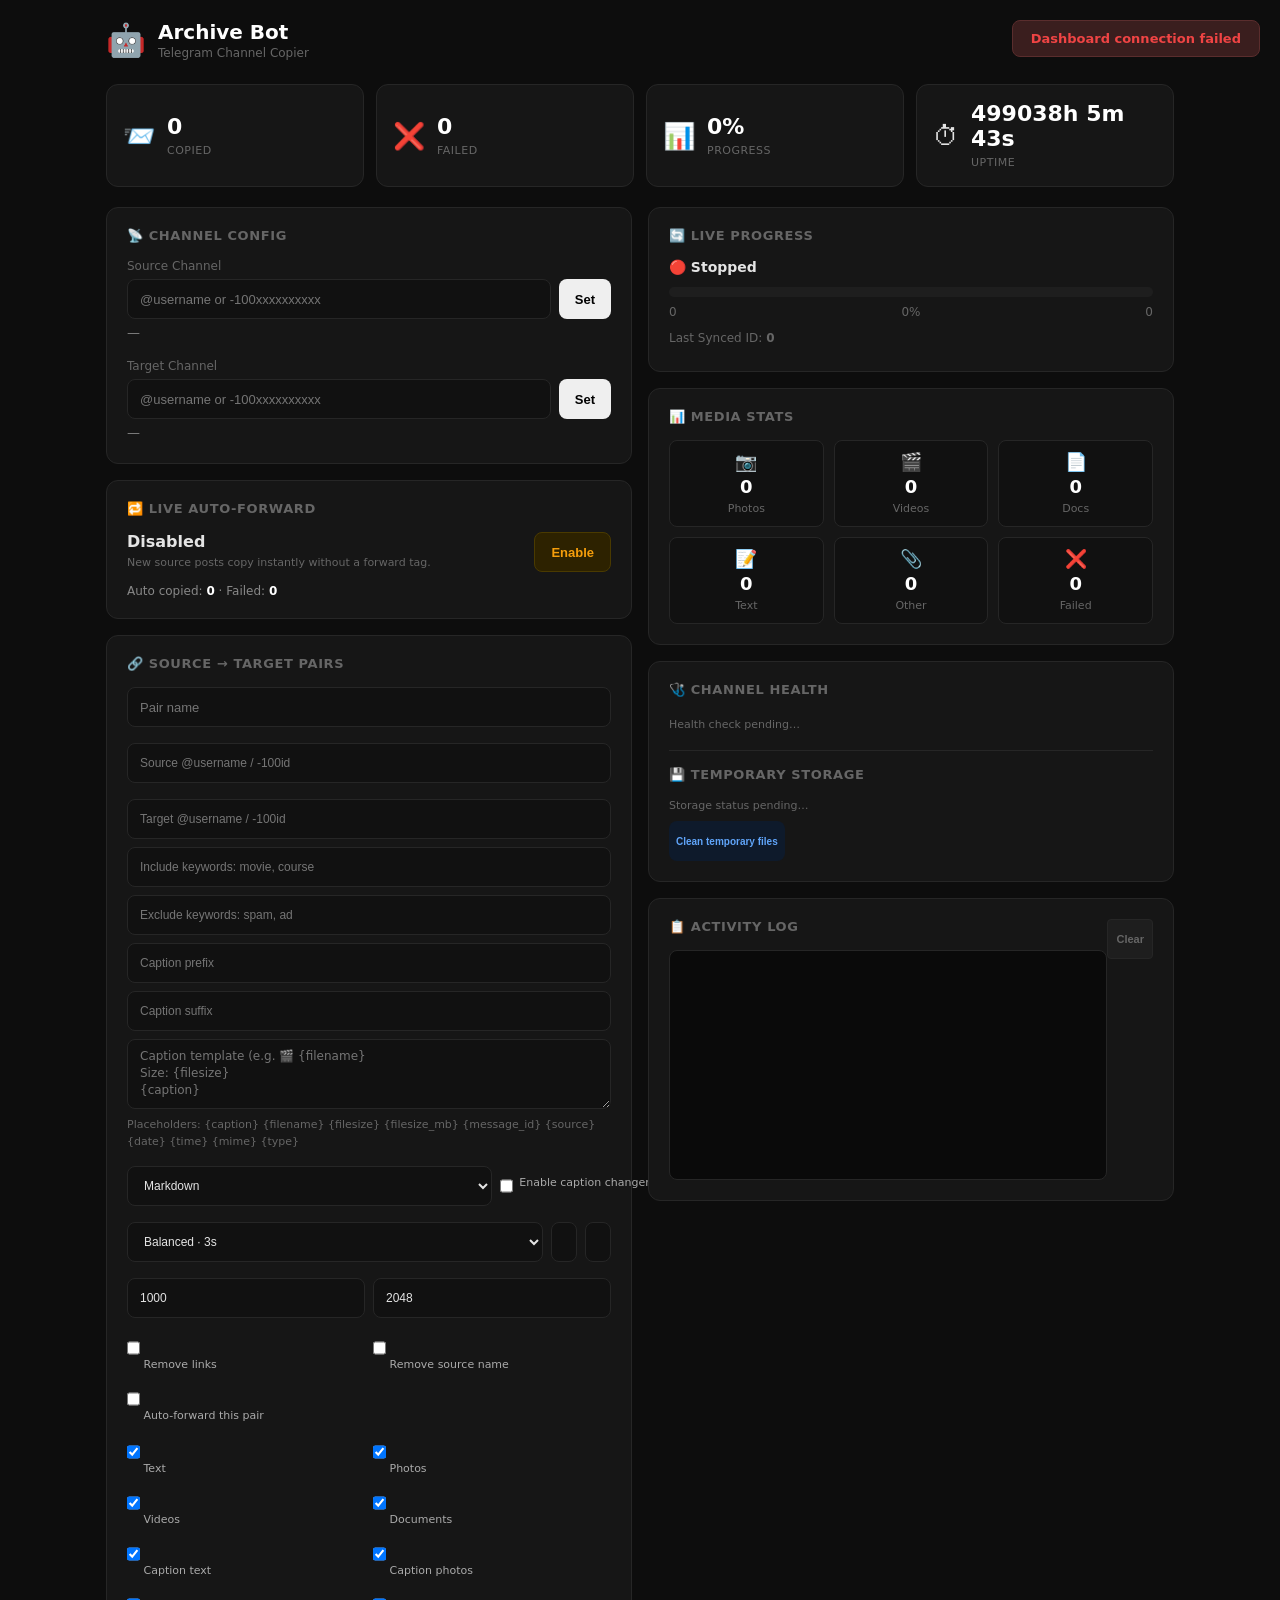
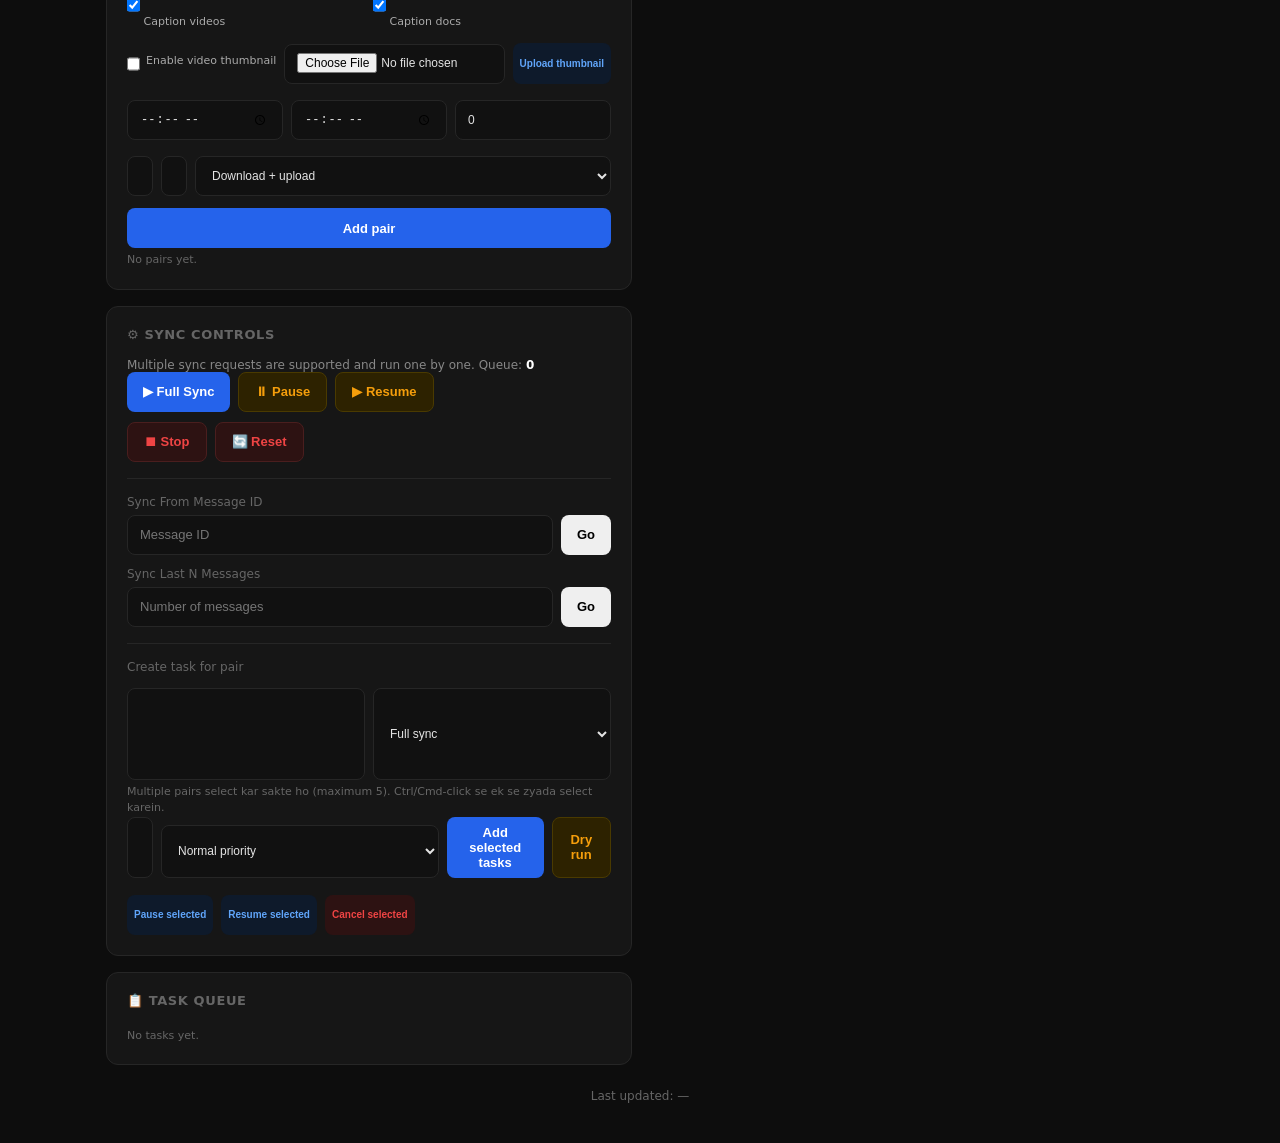
==== commit 259cfb54: "Caption/thumbnail UI aur bot commands" ====
--- a/templates/index.html
+++ b/templates/index.html
@@ -104,6 +104,15 @@
         <input id="pair-exclude" class="wide-input" placeholder="Exclude keywords: spam, ad"/>
         <input id="pair-prefix" class="wide-input" placeholder="Caption prefix"/>
         <input id="pair-suffix" class="wide-input" placeholder="Caption suffix"/>
+        <textarea id="pair-caption-template" class="wide-input" rows="3"
+          placeholder="Caption template (e.g. 🎬 {filename}&#10;Size: {filesize}&#10;{caption}"></textarea>
+        <div class="hint">Placeholders: {caption} {filename} {filesize} {filesize_mb} {message_id} {source} {date} {time} {mime} {type}</div>
+        <div class="input-row pair-input">
+          <select id="pair-caption-mode" title="Caption formatting">
+            <option value="md">Markdown</option><option value="html">HTML</option><option value="none">Plain text</option>
+          </select>
+          <label class="inline-check"><input id="pair-caption-enabled" type="checkbox"/> Enable caption changer</label>
+        </div>
         <div class="input-row pair-input">
           <select id="pair-profile" aria-label="Rate limit profile"><option value="balanced">Balanced · 3s</option><option value="very_safe">Very Safe · 5s</option><option value="slow">Slow · 10s</option></select>
           <input id="pair-rate" type="number" min="3" max="300" step="1" value="3" placeholder="Rate delay (seconds)"/>
@@ -123,6 +132,15 @@
           <label><input class="pair-type" type="checkbox" value="photo" checked/> Photos</label>
           <label><input class="pair-type" type="checkbox" value="video" checked/> Videos</label>
           <label><input class="pair-type" type="checkbox" value="doc" checked/> Documents</label>
+          <label><input class="caption-type" type="checkbox" value="text" checked/> Caption text</label>
+          <label><input class="caption-type" type="checkbox" value="photo" checked/> Caption photos</label>
+          <label><input class="caption-type" type="checkbox" value="video" checked/> Caption videos</label>
+          <label><input class="caption-type" type="checkbox" value="doc" checked/> Caption docs</label>
+        </div>
+        <div class="input-row pair-input">
+          <label class="inline-check"><input id="pair-thumbnail-enabled" type="checkbox"/> Enable video thumbnail</label>
+          <input id="pair-thumbnail-file" type="file" accept="image/*" title="Upload video thumbnail"/>
+          <button type="button" class="mini-btn" onclick="uploadThumbnail()">Upload thumbnail</button>
         </div>
         <div class="input-row pair-input">
           <input id="pair-schedule-start" type="time" title="Schedule start"/>
--- a/static/style.css
+++ b/static/style.css
@@ -115,6 +115,10 @@
 .channel-name { font-size: 13px; color: #888; margin-top: 6px; min-height: 18px; }
 .pair-input { margin-top:8px; }
 .wide-input, .pair-input input, select { width:100%; margin-top:8px; background:#111; border:1px solid var(--border); border-radius:8px; padding:8px 12px; color:var(--text); font-size:12px; }
+textarea.wide-input { resize: vertical; min-height: 70px; font-family: inherit; line-height: 1.4; }
+.inline-check { display:flex; align-items:center; gap:6px; color:#aaa; font-size:11px; white-space:nowrap; }
+.inline-check input { accent-color:var(--accent); }
+input[type=file] { overflow:hidden; }
 select[multiple] { min-height: 92px; }
 .check-grid, .type-grid { display:grid; grid-template-columns:1fr 1fr; gap:8px; margin-top:10px; color:#aaa; font-size:11px; }
 .full-btn { width:100%; margin-top:12px; }
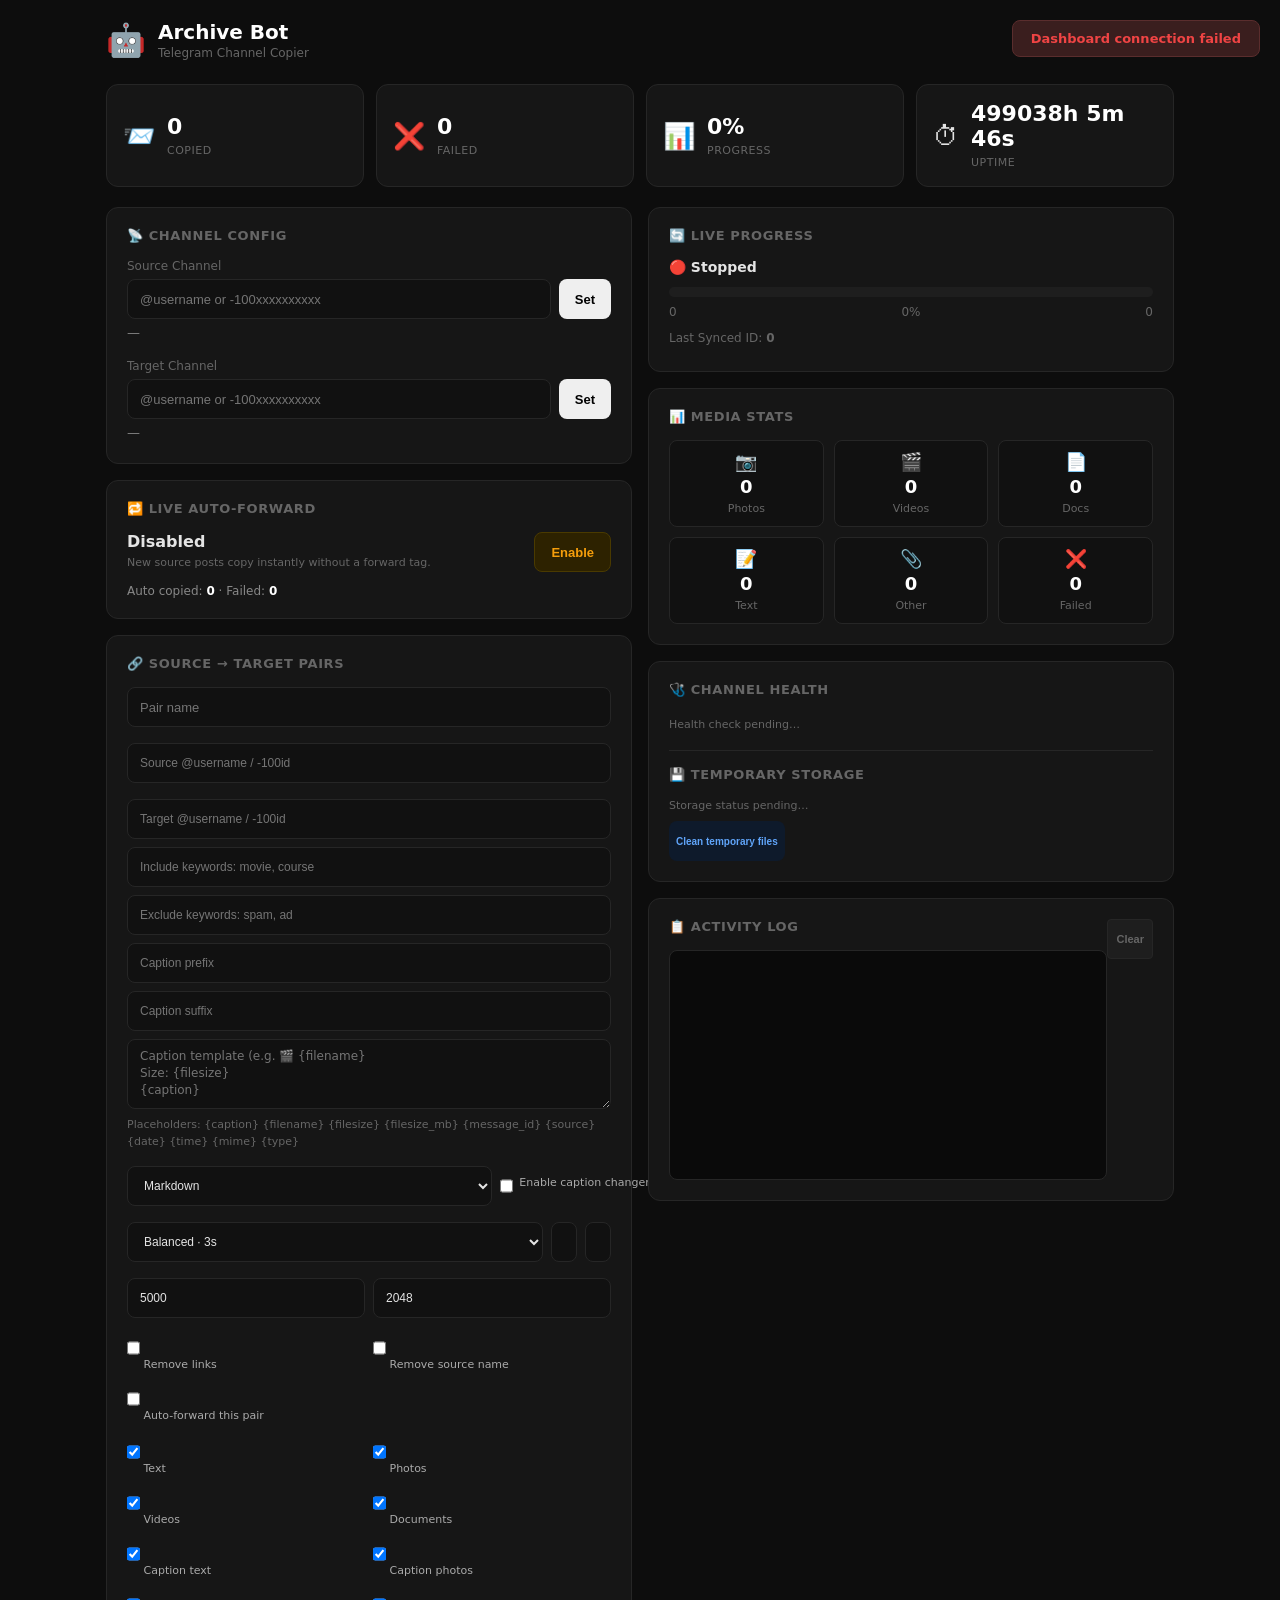
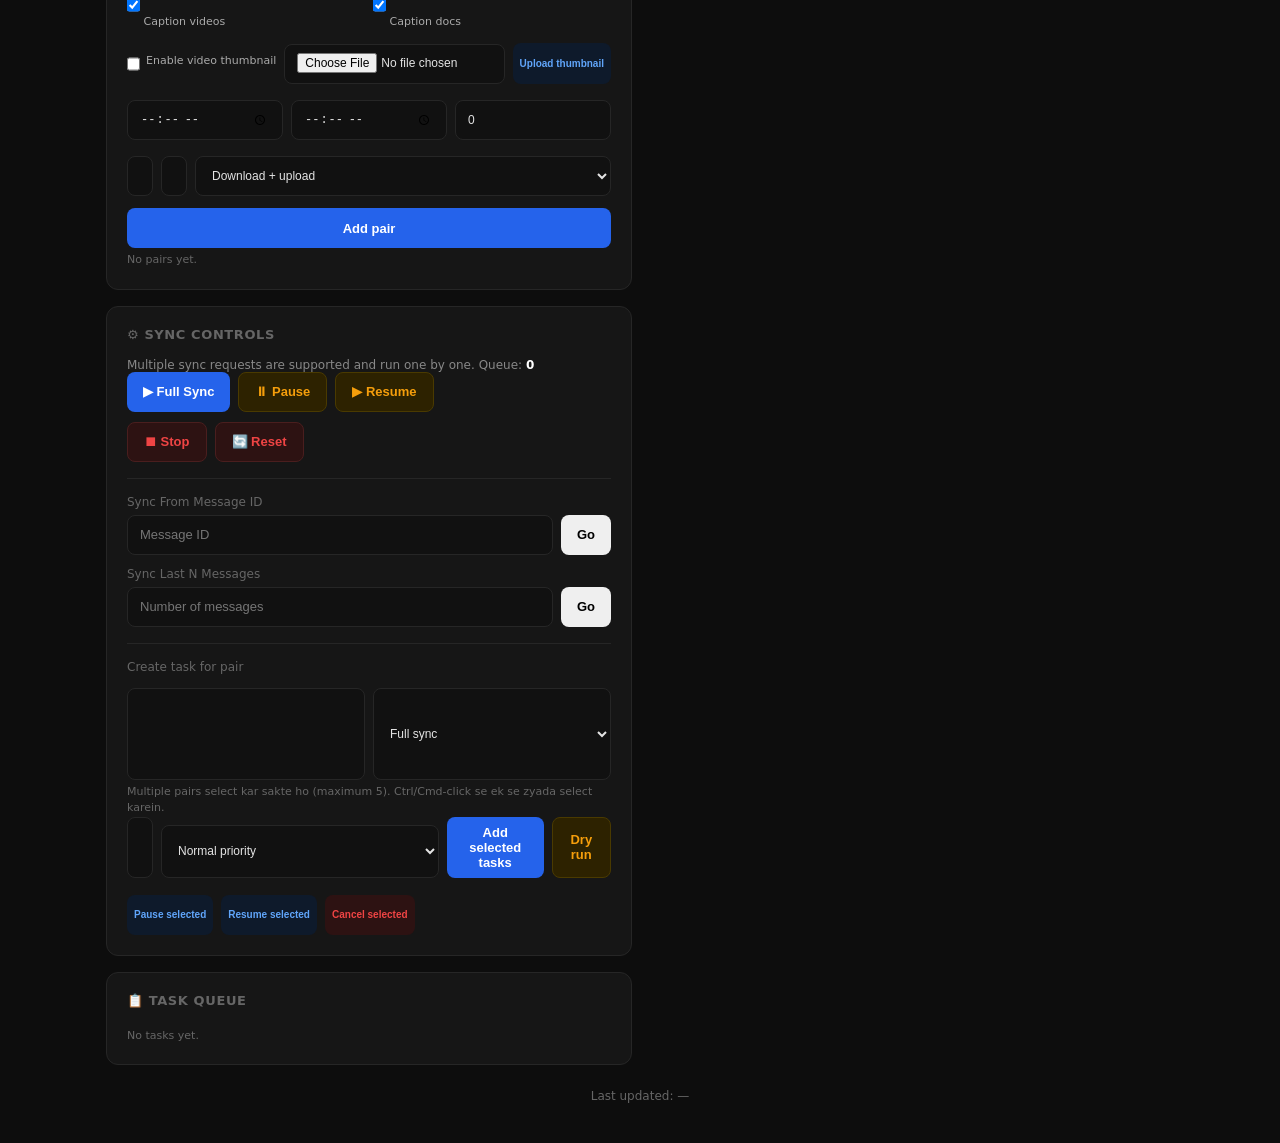
==== commit 01e50007: "Update application logic and associated frontend assets Replit-Commit-Author: Agent" ====
--- a/templates/index.html
+++ b/templates/index.html
@@ -116,10 +116,10 @@
         <div class="input-row pair-input">
           <select id="pair-profile" aria-label="Rate limit profile"><option value="balanced">Balanced · 3s</option><option value="very_safe">Very Safe · 5s</option><option value="slow">Slow · 10s</option></select>
           <input id="pair-rate" type="number" min="3" max="300" step="1" value="3" placeholder="Rate delay (seconds)"/>
-          <input id="pair-max" type="number" min="1" max="5000" step="1" value="5000" placeholder="Max messages/run"/>
-        </div>
-        <div class="input-row pair-input">
-          <input id="pair-daily-msg" type="number" min="1" max="5000" value="1000" placeholder="Daily message limit"/>
+          <input id="pair-max" type="number" min="5000" max="5000" step="1" value="5000" placeholder="Max messages/run"/>
+        </div>
+        <div class="input-row pair-input">
+          <input id="pair-daily-msg" type="number" min="5000" max="5000" value="5000" placeholder="Daily message limit"/>
           <input id="pair-daily-mb" type="number" min="1" max="102400" value="2048" placeholder="Daily media limit (MB)"/>
         </div>
         <div class="check-grid">
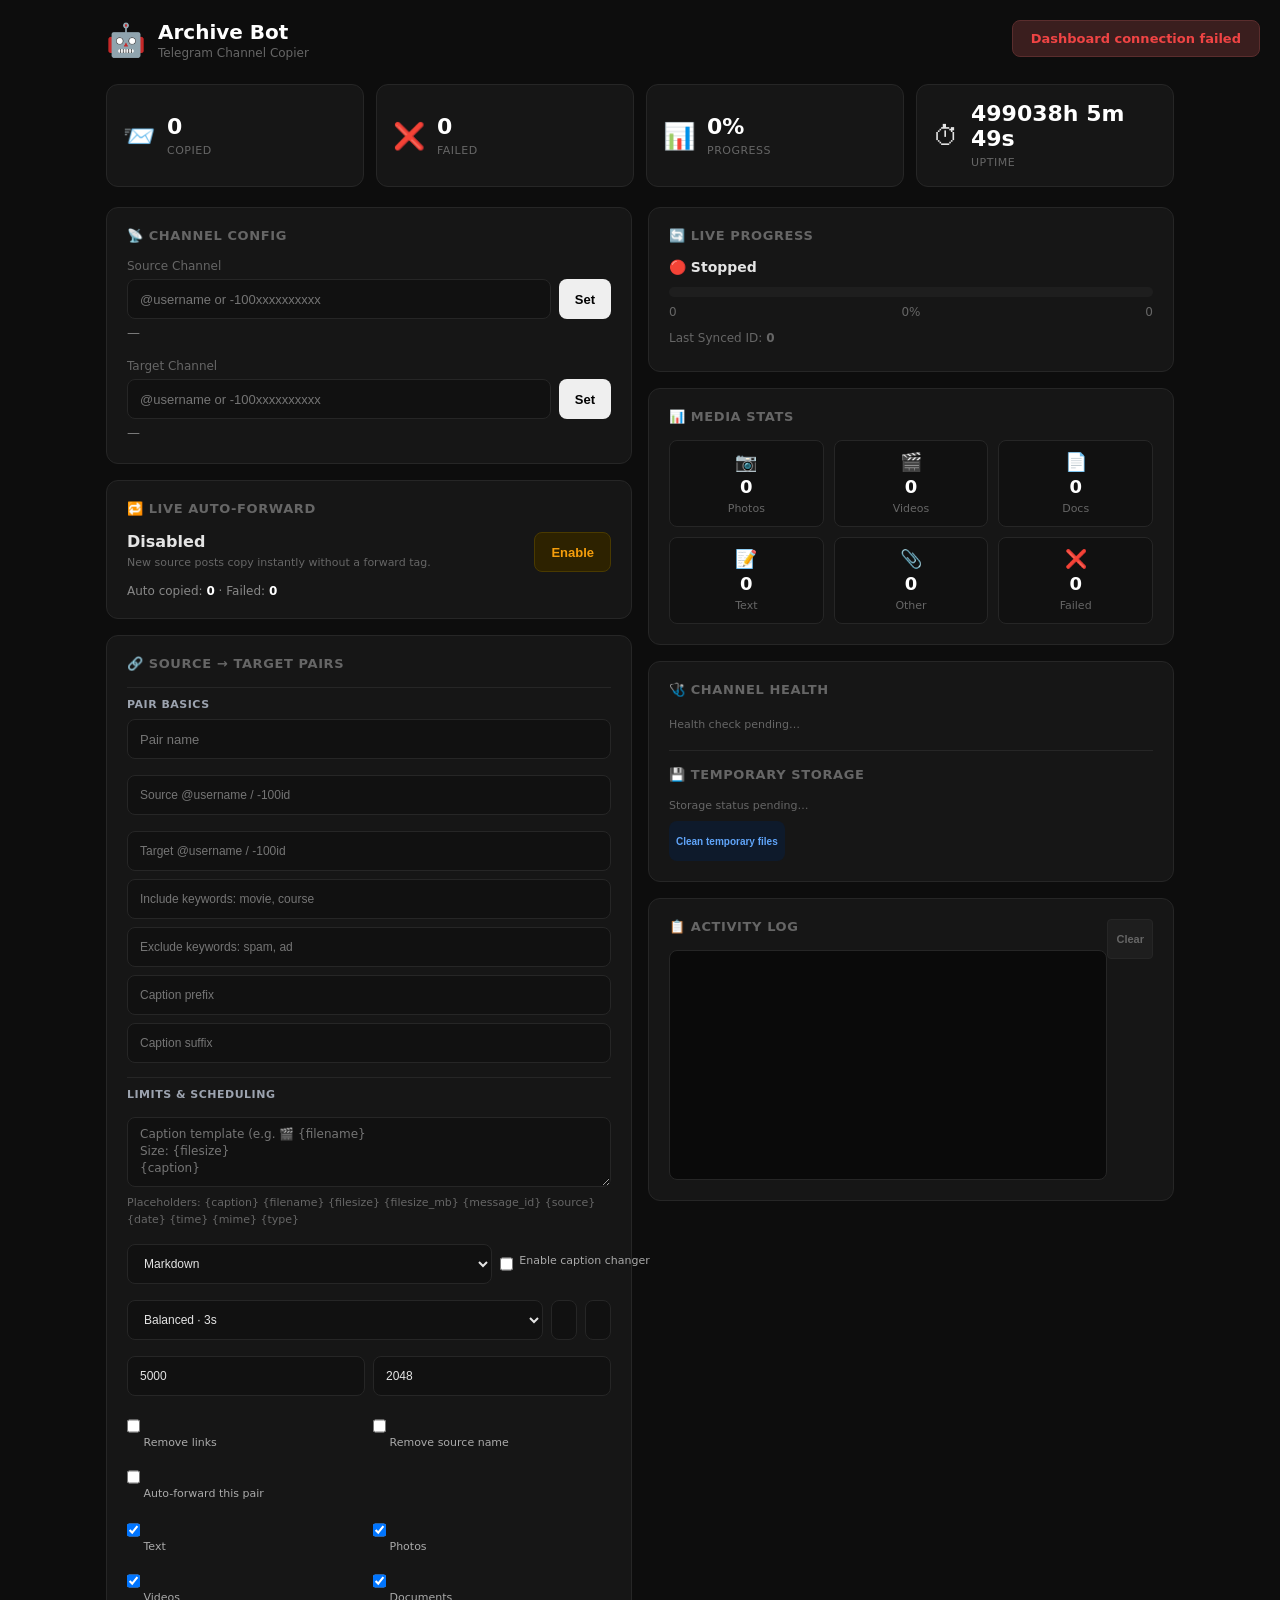
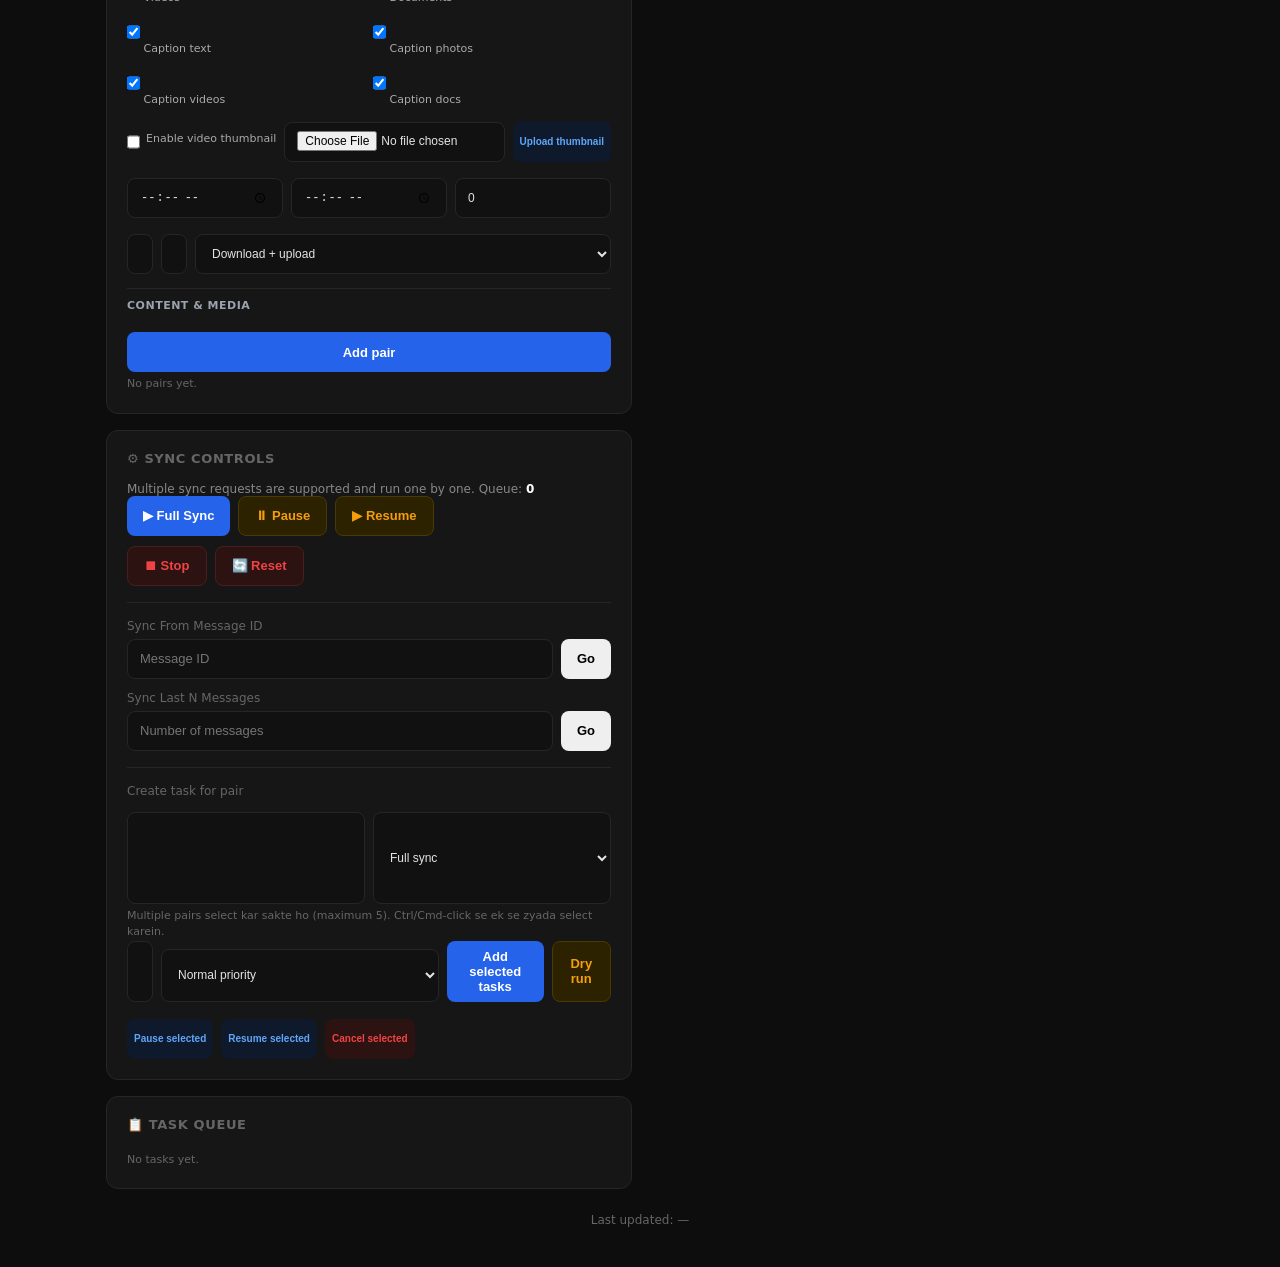
==== commit 64e5e418: "Implement task limiting logic and update frontend assets Replit-Commit-Author: Agent" ====
--- a/templates/index.html
+++ b/templates/index.html
@@ -97,6 +97,7 @@
 
       <div class="panel">
         <div class="panel-title">🔗 Source → Target Pairs</div>
+        <div class="settings-section-title">Pair basics</div>
         <div class="input-row"><input id="pair-name" placeholder="Pair name"/></div>
         <div class="input-row pair-input"><input id="pair-source" placeholder="Source @username / -100id"/></div>
         <div class="input-row pair-input"><input id="pair-target" placeholder="Target @username / -100id"/></div>
@@ -104,6 +105,7 @@
         <input id="pair-exclude" class="wide-input" placeholder="Exclude keywords: spam, ad"/>
         <input id="pair-prefix" class="wide-input" placeholder="Caption prefix"/>
         <input id="pair-suffix" class="wide-input" placeholder="Caption suffix"/>
+        <div class="settings-section-title">Limits & scheduling</div>
         <textarea id="pair-caption-template" class="wide-input" rows="3"
           placeholder="Caption template (e.g. 🎬 {filename}&#10;Size: {filesize}&#10;{caption}"></textarea>
         <div class="hint">Placeholders: {caption} {filename} {filesize} {filesize_mb} {message_id} {source} {date} {time} {mime} {type}</div>
@@ -152,6 +154,7 @@
           <input id="pair-quiet-end" type="time" title="Quiet hours end"/>
           <select id="pair-protected" title="Protected-content behavior"><option value="download">Download + upload</option><option value="skip">Skip protected content</option></select>
         </div>
+        <div class="settings-section-title">Content & media</div>
         <button class="btn-primary full-btn" onclick="addPair()">Add pair</button>
         <div id="pair-list" class="task-list"><div class="hint">No pairs yet.</div></div>
       </div>
--- a/static/style.css
+++ b/static/style.css
@@ -101,6 +101,16 @@
 .panel-title {
   font-size: 13px; font-weight: 700; color: var(--muted);
   text-transform: uppercase; letter-spacing: .6px; margin-bottom: 16px;
+}
+.settings-section-title {
+  margin: 14px 0 8px;
+  padding-top: 10px;
+  border-top: 1px solid var(--border);
+  color: #9ca3af;
+  font-size: 11px;
+  font-weight: 700;
+  letter-spacing: .5px;
+  text-transform: uppercase;
 }
 
 /* INPUTS */
@@ -157,6 +167,17 @@
 .task-status.running { color:#60a5fa; background:#0e1a2b; }
 .task-status.done { color:var(--green); background:#0d2e1a; }
 .task-status.failed { color:var(--red); background:#2a1212; }
+.task-status.paused { color:#fbbf24; background:#3a2b08; }
+.task-pause-reason {
+  margin: 7px 0;
+  padding: 7px 9px;
+  border-left: 3px solid var(--yellow);
+  background: #211a08;
+  color: #fcd34d;
+  border-radius: 5px;
+  font-size: 11px;
+}
+.btn-continue { color: #86efac; border-color: #28623d; background:#10291a; }
 
 .log-clear {
   float: right; padding: 2px 8px; font-size: 11px;
